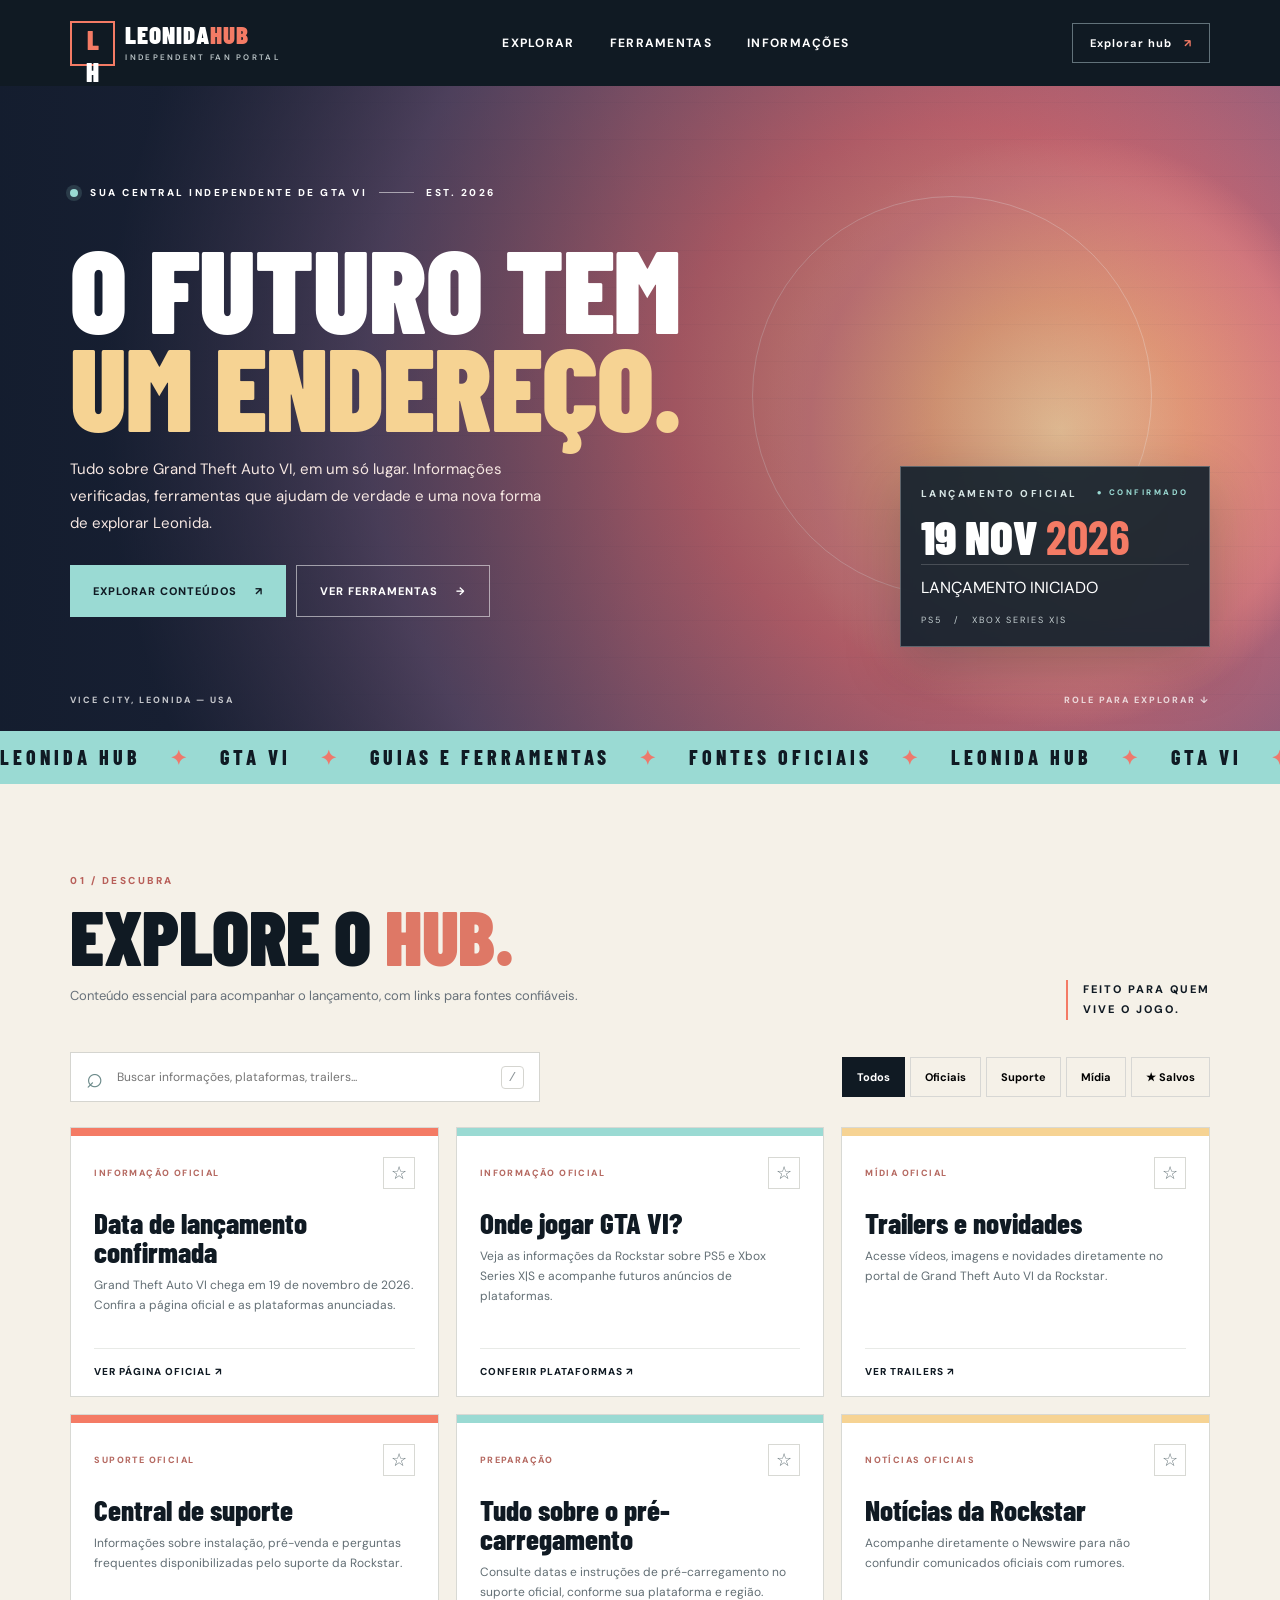
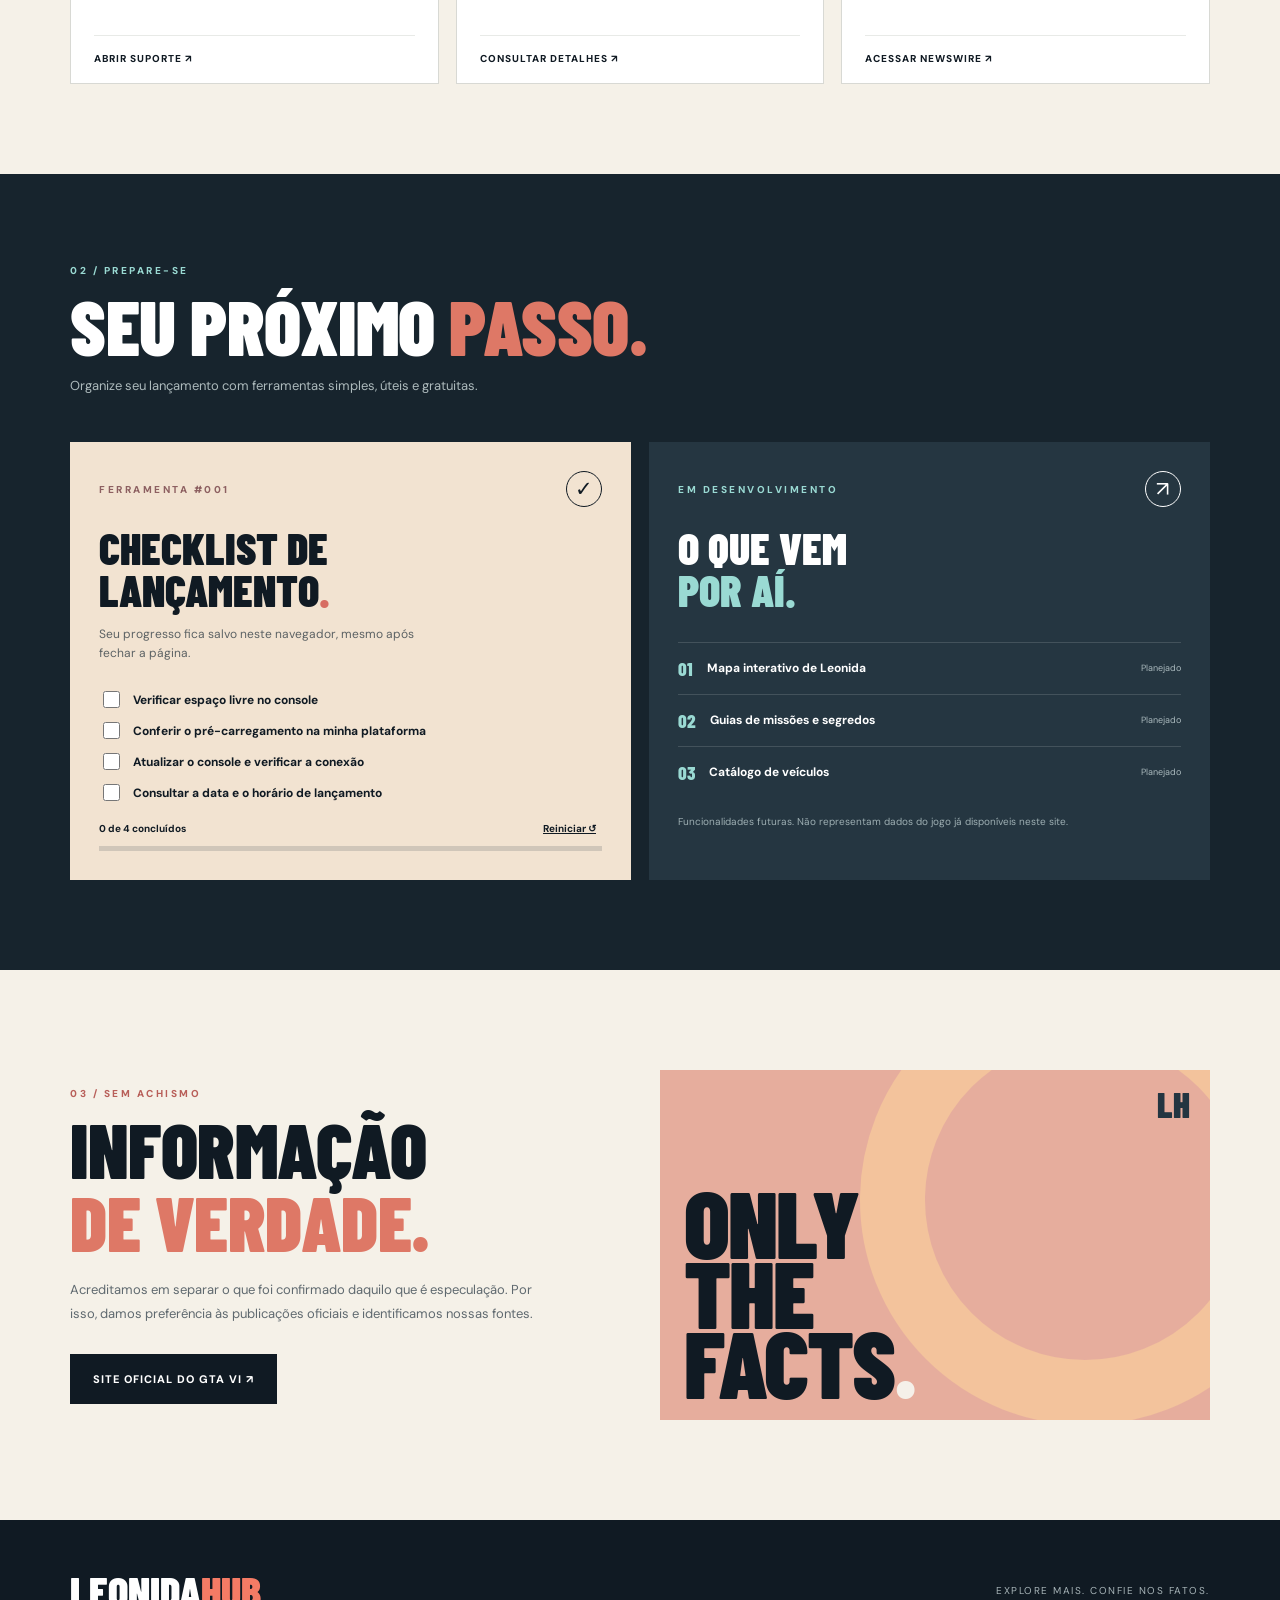
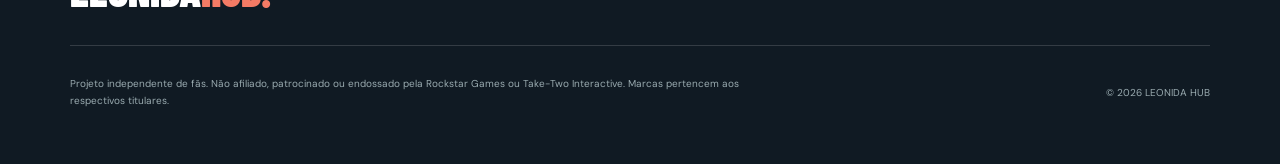
==== leonida-hub/index.html @ 0f9e16e1 "Adicionando os arquivos do projeto via upload" ====
<!doctype html>
<html lang="pt-BR">
<head>
  <meta charset="UTF-8" />
  <meta name="viewport" content="width=device-width, initial-scale=1" />
  <meta name="theme-color" content="#101a23" />
  <meta name="description" content="Leonida Hub: informações confirmadas, guias e ferramentas para acompanhar Grand Theft Auto VI." />
  <title>Leonida Hub | Seu ponto de partida para GTA VI</title>
  <link rel="stylesheet" href="styles.css" />
  <script defer src="script.js"></script>
</head>
<body>
  <a class="skip-link" href="#conteudo">Pular para conteúdo</a>
  <header class="topbar">
    <a class="brand" href="#inicio" aria-label="Leonida Hub, início"><span class="brand-mark">L<span>H</span></span><span class="brand-name">LEONIDA<span>HUB</span><small>INDEPENDENT FAN PORTAL</small></span></a>
    <nav class="nav" aria-label="Principal"><a href="#explorar">Explorar</a><a href="#ferramentas">Ferramentas</a><a href="#informacoes">Informações</a></nav>
    <a class="top-action" href="#explorar">Explorar hub <span aria-hidden="true">↗</span></a>
  </header>
  <main id="conteudo">
    <section class="hero" id="inicio">
      <div class="sun sun-one"></div><div class="sun sun-two"></div>
      <div class="hero-lines" aria-hidden="true"></div>
      <div class="hero-inner">
        <p class="eyebrow"><span class="live-dot"></span> SUA CENTRAL INDEPENDENTE DE GTA VI <span class="eyebrow-line"></span> EST. 2026</p>
        <h1>O FUTURO TEM<br><em>UM ENDEREÇO.</em></h1>
        <p class="hero-description">Tudo sobre Grand Theft Auto VI, em um só lugar. Informações verificadas, ferramentas que ajudam de verdade e uma nova forma de explorar Leonida.</p>
        <div class="hero-buttons"><a class="btn btn-primary" href="#explorar">EXPLORAR CONTEÚDOS <span aria-hidden="true">↗</span></a><a class="btn btn-ghost" href="#ferramentas">VER FERRAMENTAS <span aria-hidden="true">→</span></a></div>
      </div>
      <div class="launch-panel"><div class="panel-label">LANÇAMENTO OFICIAL <span>● CONFIRMADO</span></div><div class="panel-title">19 NOV <strong>2026</strong></div><div class="countdown" id="countdown" aria-live="off"><span>CARREGANDO CONTAGEM...</span></div><p>PS5 &nbsp; / &nbsp; XBOX SERIES X|S</p></div>
      <div class="hero-footer"><span>VICE CITY, LEONIDA — USA</span><span>ROLE PARA EXPLORAR <span aria-hidden="true">↓</span></span></div>
    </section>
    <div class="ticker"><div>LEONIDA HUB <span>✦</span> GTA VI <span>✦</span> GUIAS E FERRAMENTAS <span>✦</span> FONTES OFICIAIS <span>✦</span> LEONIDA HUB <span>✦</span> GTA VI <span>✦</span> GUIAS E FERRAMENTAS <span>✦</span></div></div>
    <section class="section explore" id="explorar">
      <div class="section-heading"><div><p class="section-kicker">01 / DESCUBRA</p><h2>EXPLORE O <em>HUB.</em></h2><p class="section-subtitle">Conteúdo essencial para acompanhar o lançamento, com links para fontes confiáveis.</p></div><span class="section-stamp">FEITO PARA QUEM<br>VIVE O JOGO.</span></div>
      <div class="explore-controls"><label class="search"><span aria-hidden="true">⌕</span><input id="search" type="search" placeholder="Buscar informações, plataformas, trailers..." aria-label="Buscar conteúdos"/><kbd>/</kbd></label><div class="filters" role="group" aria-label="Filtrar conteúdos"><button type="button" class="filter active" data-filter="todos" aria-pressed="true">Todos</button><button type="button" class="filter" data-filter="oficial" aria-pressed="false">Oficiais</button><button type="button" class="filter" data-filter="suporte" aria-pressed="false">Suporte</button><button type="button" class="filter" data-filter="midia" aria-pressed="false">Mídia</button><button type="button" class="filter" data-filter="favoritos" aria-pressed="false">★ Salvos</button></div></div>
      <div class="cards" id="cards" aria-live="polite"></div><p id="empty" class="empty" hidden>Nenhum conteúdo encontrado. Experimente outra busca ou filtro.</p>
    </section>
    <section class="section tools" id="ferramentas"><div class="section-heading"><div><p class="section-kicker">02 / PREPARE-SE</p><h2>SEU PRÓXIMO <em>PASSO.</em></h2><p class="section-subtitle">Organize seu lançamento com ferramentas simples, úteis e gratuitas.</p></div></div>
      <div class="tools-grid"><article class="tool-card planner"><div class="tool-head"><span class="mini-tag">FERRAMENTA #001</span><span class="tool-icon">✓</span></div><h3>CHECKLIST DE<br>LANÇAMENTO<span>.</span></h3><p>Seu progresso fica salvo neste navegador, mesmo após fechar a página.</p><div id="checklist" class="checklist"></div><div class="progress"><span id="progress-text">0 de 4 concluídos</span><button type="button" id="reset" class="reset">Reiniciar ↺</button></div><div class="progress-track"><div id="progress-fill"></div></div></article>
      <article class="tool-card roadmap"><div class="tool-head"><span class="mini-tag">EM DESENVOLVIMENTO</span><span class="tool-icon">↗</span></div><h3>O QUE VEM<br><em>POR AÍ.</em></h3><div class="roadmap-items"><div><span>01</span><p>Mapa interativo de Leonida</p><small>Planejado</small></div><div><span>02</span><p>Guias de missões e segredos</p><small>Planejado</small></div><div><span>03</span><p>Catálogo de veículos</p><small>Planejado</small></div></div><p class="roadmap-disclaimer">Funcionalidades futuras. Não representam dados do jogo já disponíveis neste site.</p></article></div>
    </section>
    <section class="section info" id="informacoes"><div class="info-text"><p class="section-kicker">03 / SEM ACHISMO</p><h2>INFORMAÇÃO<br><em>DE VERDADE.</em></h2><p>Acreditamos em separar o que foi confirmado daquilo que é especulação. Por isso, damos preferência às publicações oficiais e identificamos nossas fontes.</p><a class="btn btn-dark" href="https://www.rockstargames.com/VI" target="_blank" rel="noopener noreferrer">SITE OFICIAL DO GTA VI ↗</a></div><div class="info-art" aria-hidden="true"><span>LH</span><div>ONLY<br>THE<br>FACTS<span>.</span></div></div></section>
  </main>
  <footer class="footer"><div class="footer-top"><a class="footer-brand" href="#inicio">LEONIDA<span>HUB.</span></a><span>EXPLORE MAIS. CONFIE NOS FATOS.</span></div><div class="footer-bottom"><p>Projeto independente de fãs. Não afiliado, patrocinado ou endossado pela Rockstar Games ou Take-Two Interactive. Marcas pertencem aos respectivos titulares.</p><span>© <span id="year">2026</span> LEONIDA HUB</span></div></footer>
</body>
</html>
---- leonida-hub/styles.css ----
@import url('https://fonts.googleapis.com/css2?family=Barlow+Condensed:wght@600;700;800;900&family=DM+Sans:wght@400;500;600;700&display=swap');
:root{--ink:#101a23;--cream:#f5f1e8;--muted:#667079;--coral:#f47b65;--yellow:#f6d393;--teal:#9adad3;--line:#d5d5d0}*{box-sizing:border-box}html{scroll-behavior:smooth}body{margin:0;background:var(--cream);color:var(--ink);font-family:'DM Sans',Arial,sans-serif}button,input{font:inherit}button,a{-webkit-tap-highlight-color:transparent}a{color:inherit;text-decoration:none}button{cursor:pointer}a:focus-visible,button:focus-visible,input:focus-visible{outline:3px solid #68aba6;outline-offset:3px}.skip-link{position:absolute;left:-999px;z-index:99}.skip-link:focus{left:12px;top:12px;background:white;padding:12px}.topbar{height:86px;display:flex;align-items:center;justify-content:space-between;padding:0 clamp(24px,5.5vw,100px);background:#101a23;color:white;position:relative;z-index:10}.brand{display:flex;align-items:center;gap:10px}.brand-mark{width:45px;height:45px;border:2px solid var(--coral);display:grid;place-items:center;font:900 27px 'Barlow Condensed';letter-spacing:-4px;padding-right:4px;color:var(--coral)}.brand-mark span{color:white}.brand-name{font:900 25px 'Barlow Condensed';letter-spacing:1px;line-height:.85}.brand-name>span{color:var(--coral)}.brand-name small{display:block;letter-spacing:2.3px;font:600 8px 'DM Sans';margin-top:7px;color:#b8c2c5}.nav{display:flex;gap:35px;font-size:12px;font-weight:700;text-transform:uppercase;letter-spacing:1.3px}.nav a:hover{color:var(--coral)}.top-action{border:1px solid #62727a;padding:12px 17px;font-size:11px;font-weight:700;letter-spacing:1px}.top-action span{color:var(--coral);margin-left:8px}.hero{min-height:645px;background:radial-gradient(circle at 74% 48%,#f1a286 0%,#d56b75 27%,#795b80 58%,#272943 84%);color:#fff;position:relative;overflow:hidden;padding:90px clamp(24px,5.5vw,100px) 75px}.hero:after{content:'';position:absolute;inset:0;background:linear-gradient(90deg,rgba(12,24,38,.7),rgba(12,24,38,.28) 50%,rgba(12,24,38,.02));pointer-events:none}.sun{position:absolute;border-radius:100%;pointer-events:none}.sun-one{width:600px;height:600px;right:-80px;top:45px;background:radial-gradient(circle,#fbdba5 0%,#f2a87d 30%,#dd7f82 59%,transparent 70%);opacity:.8}.sun-two{width:400px;height:400px;right:10%;top:110px;border:1px solid #ffffff48}.hero-lines{position:absolute;inset:0;background:repeating-linear-gradient(0deg,transparent 0px,transparent 36px,#1e28451b 37px);opacity:.6}.hero-inner{max-width:860px;position:relative;z-index:2}.eyebrow,.section-kicker,.panel-label,.mini-tag{font-size:10px;letter-spacing:2.5px;font-weight:800}.eyebrow{display:flex;align-items:center;gap:12px;color:#fff}.live-dot{width:8px;height:8px;background:var(--teal);border-radius:50%;box-shadow:0 0 0 4px #9adad327}.eyebrow-line{width:35px;height:1px;background:#fff8}.hero h1{font:900 clamp(65px,9.2vw,142px)/.83 'Barlow Condensed',Impact,sans-serif;letter-spacing:-1px;margin:40px 0 22px;max-width:900px}.hero h1 em,.section h2 em,.roadmap h3 em{font-style:normal;color:var(--yellow)}.hero-description{font-size:15px;max-width:480px;line-height:1.8;color:#f6e7e2}.hero-buttons{display:flex;gap:10px;flex-wrap:wrap;margin-top:28px}.btn{display:inline-flex;align-items:center;gap:18px;padding:18px 23px;font-size:11px;font-weight:800;letter-spacing:1px}.btn-primary{background:var(--teal);color:var(--ink)}.btn-primary:hover{background:#c2f2e9}.btn-ghost{border:1px solid #fff8;color:white}.btn-ghost:hover{background:#ffffff20}.launch-panel{position:absolute;z-index:2;right:clamp(24px,5.5vw,100px);bottom:84px;width:310px;padding:20px;background:#10202ce6;border:1px solid #ffffff48;box-shadow:0 20px 50px #101a2340;backdrop-filter:blur(10px)}.panel-label{display:flex;justify-content:space-between;color:#d6e5e4}.panel-label span{font-size:8px;color:var(--teal)}.panel-title{font:900 47px 'Barlow Condensed';margin-top:8px}.panel-title strong{color:var(--coral)}.countdown{display:flex;gap:10px;border-top:1px solid #ffffff2d;padding-top:12px}.countdown>div{flex:1;text-align:center}.countdown b{display:block;font:800 24px 'Barlow Condensed';color:white}.countdown small{font:700 9px 'DM Sans';color:#b8c6cb;letter-spacing:1px}.launch-panel>p{font-size:9px;letter-spacing:2px;color:#c5d0d2;margin:16px 0 0}.hero-footer{position:absolute;z-index:2;bottom:25px;left:clamp(24px,5.5vw,100px);right:clamp(24px,5.5vw,100px);display:flex;justify-content:space-between;font-size:9px;font-weight:800;letter-spacing:2px;color:#ffffffbd}.ticker{background:var(--teal);overflow:hidden;white-space:nowrap;padding:14px 0;font:800 20px 'Barlow Condensed';letter-spacing:4px}.ticker div{min-width:1100px;text-align:center}.ticker span{color:#ed796c;margin:0 21px}.section{padding:90px clamp(24px,5.5vw,100px)}.section-heading{display:flex;align-items:end;justify-content:space-between;gap:20px;margin-bottom:32px}.section-kicker{color:#b85f59;margin:0 0 12px}.section h2{font:900 clamp(46px,6vw,85px)/.95 'Barlow Condensed';margin:0;letter-spacing:-.5px}.section h2 em{color:#de7866}.section-subtitle{color:var(--muted);font-size:13px;line-height:1.7}.section-stamp{border-left:2px solid var(--coral);padding-left:15px;font:800 11px/1.8 'DM Sans';letter-spacing:2px}.explore-controls{display:flex;align-items:center;justify-content:space-between;gap:20px;margin-bottom:25px;flex-wrap:wrap}.search{flex:1;min-width:240px;max-width:470px;background:white;border:1px solid var(--line);display:flex;align-items:center;padding:0 15px;gap:12px}.search>span{font-size:29px;color:#6d8b8b}.search input{height:48px;width:100%;min-width:0;border:0;background:transparent;outline:0;font-size:12px}.search kbd{border:1px solid var(--line);border-radius:4px;color:#8a9296;padding:3px 7px}.filters{display:flex;flex-wrap:wrap;gap:5px}.filter{border:1px solid #d7d7d4;background:transparent;padding:12px 14px;font-size:11px;font-weight:700}.filter.active,.filter:hover{background:var(--ink);color:white;border-color:var(--ink)}.cards{display:grid;grid-template-columns:repeat(3,minmax(0,1fr));gap:17px}.content-card{min-height:270px;border:1px solid #d8d9d4;background:#fff;display:flex;flex-direction:column;position:relative;transition:transform .18s,box-shadow .18s}.content-card:hover{transform:translateY(-4px);box-shadow:0 14px 35px #111b2412}.card-bar{height:8px;background:var(--coral)}.content-card:nth-child(3n + 2) .card-bar{background:var(--teal)}.content-card:nth-child(3n + 3) .card-bar{background:var(--yellow)}.card-body{padding:21px 23px 18px;display:flex;flex-direction:column;flex:1}.card-top{display:flex;align-items:center;justify-content:space-between}.card-category{font-weight:800;font-size:9px;letter-spacing:1.4px;color:#b56961}.save{border:1px solid #d8d9d4;width:32px;height:32px;background:white;color:#69777c;font-size:18px}.save[aria-pressed="true"]{background:var(--yellow);color:var(--ink)}.content-card h3{font:800 29px/1 'Barlow Condensed';margin:19px 0 10px}.content-card p{color:#626e74;font-size:12px;line-height:1.65;margin:0 0 24px;flex:1}.card-link{font-size:10px;font-weight:800;letter-spacing:1px;display:flex;align-items:center;justify-content:space-between;border-top:1px solid #e8eae7;padding-top:16px}.card-link:hover{color:#c5665b}.empty{padding:30px;background:white;border:1px dashed #ddd}.tools{background:#17242d;color:white}.tools .section-subtitle{color:#adbabc}.tools .section-kicker{color:var(--teal)}.tools-grid{display:grid;grid-template-columns:1fr 1fr;gap:18px}.tool-card{padding:29px;min-height:420px;position:relative}.planner{background:#f2e3d1;color:var(--ink)}.roadmap{background:#253641}.tool-head{display:flex;justify-content:space-between;align-items:center}.mini-tag{color:#8d6061}.roadmap .mini-tag{color:var(--teal)}.tool-icon{width:36px;height:36px;border:1px solid currentColor;border-radius:50%;display:grid;place-items:center;font-size:21px}.tool-card h3{font:900 44px/.95 'Barlow Condensed';margin:20px 0 14px}.planner h3 span{color:#d76d62}.tool-card>p{font-size:12px;line-height:1.65;max-width:330px;color:#5c6264}.checklist{margin:24px 0 17px;display:grid;gap:8px}.check-item{display:flex;align-items:center;gap:10px;font-size:12px;font-weight:700;cursor:pointer}.check-item input{width:17px;height:17px;accent-color:#1c6d68}.check-item input:checked+span{text-decoration:line-through;color:#78817d}.progress{display:flex;justify-content:space-between;align-items:center;font-size:10px;font-weight:700}.reset{border:0;background:transparent;text-decoration:underline;color:inherit;font-size:10px}.progress-track{margin-top:10px;height:5px;background:#d0c6b9}.progress-track>div{height:100%;width:0;background:#298e86;transition:width .2s}.roadmap h3 em{color:var(--teal)}.roadmap-items{margin-top:31px}.roadmap-items>div{display:flex;align-items:center;gap:14px;border-top:1px solid #ffffff23;padding:14px 0}.roadmap-items span{font:800 19px 'Barlow Condensed';color:var(--teal)}.roadmap-items p{flex:1;margin:0;font-size:12px;font-weight:700}.roadmap-items small{font-size:9px;color:#aab9bd}.roadmap .roadmap-disclaimer{color:#9eafb3;font-size:10px;max-width:100%;margin-top:16px}.info{display:grid;grid-template-columns:1fr 1fr;gap:40px;align-items:center;padding-top:100px;padding-bottom:100px}.info-text h2{margin:0 0 20px}.info-text p:not(.section-kicker){font-size:13px;color:#5f696f;line-height:1.85;max-width:475px}.btn-dark{background:var(--ink);color:white;margin-top:15px}.btn-dark:hover{background:#34444e}.info-art{background:#e6ad9d;min-height:350px;position:relative;overflow:hidden;padding:24px;display:flex;align-items:flex-end}.info-art:before{content:'';position:absolute;width:320px;height:320px;border:65px solid #f3c39c;border-radius:50%;right:-100px;top:-95px}.info-art>span{position:absolute;right:20px;top:13px;font:900 35px 'Barlow Condensed';color:#233541}.info-art>div{position:relative;font:900 clamp(55px,7.4vw,112px)/.74 'Barlow Condensed';letter-spacing:-2px}.info-art>div span{color:#f5f0e9}.footer{background:#101a23;color:white;padding:45px clamp(24px,5.5vw,100px)}.footer-top,.footer-bottom{display:flex;justify-content:space-between;gap:25px;align-items:center}.footer-brand{font:900 42px 'Barlow Condensed'}.footer-brand span{color:var(--coral)}.footer-top>span{font-size:10px;letter-spacing:1.5px;color:#a7b4b8}.footer-bottom{border-top:1px solid #ffffff26;margin-top:30px;padding-top:20px}.footer-bottom p{font-size:10px;max-width:700px;line-height:1.65;color:#9aabb0}.footer-bottom>span{white-space:nowrap;font-size:10px;color:#9aabb0}@media(max-width:1050px){.nav{gap:17px}.launch-panel{width:270px}.cards{grid-template-columns:repeat(2,minmax(0,1fr))}.hero h1{font-size:clamp(65px,8vw,110px)}.hero-description{max-width:380px}}@media(max-width:760px){.topbar{height:72px}.nav,.top-action{display:none}.hero{min-height:800px;padding-top:70px}.hero h1{font-size:clamp(62px,13vw,100px)}.hero-description{font-size:14px}.launch-panel{bottom:80px;left:24px;right:auto;width:min(310px,calc(100% - 48px))}.section{padding:65px 24px}.section-stamp{display:none}.cards,.tools-grid,.info{grid-template-columns:1fr}.footer-top,.footer-bottom{align-items:start;flex-direction:column}.info-art{min-height:290px}.info-art>div{font-size:85px}}@media(max-width:400px){.hero{min-height:830px}.hero h1{font-size:60px}.eyebrow{font-size:8px;letter-spacing:1px}.hero-buttons{gap:6px}.btn{padding:15px;font-size:10px}.filter{padding:9px}.section h2{font-size:51px}}
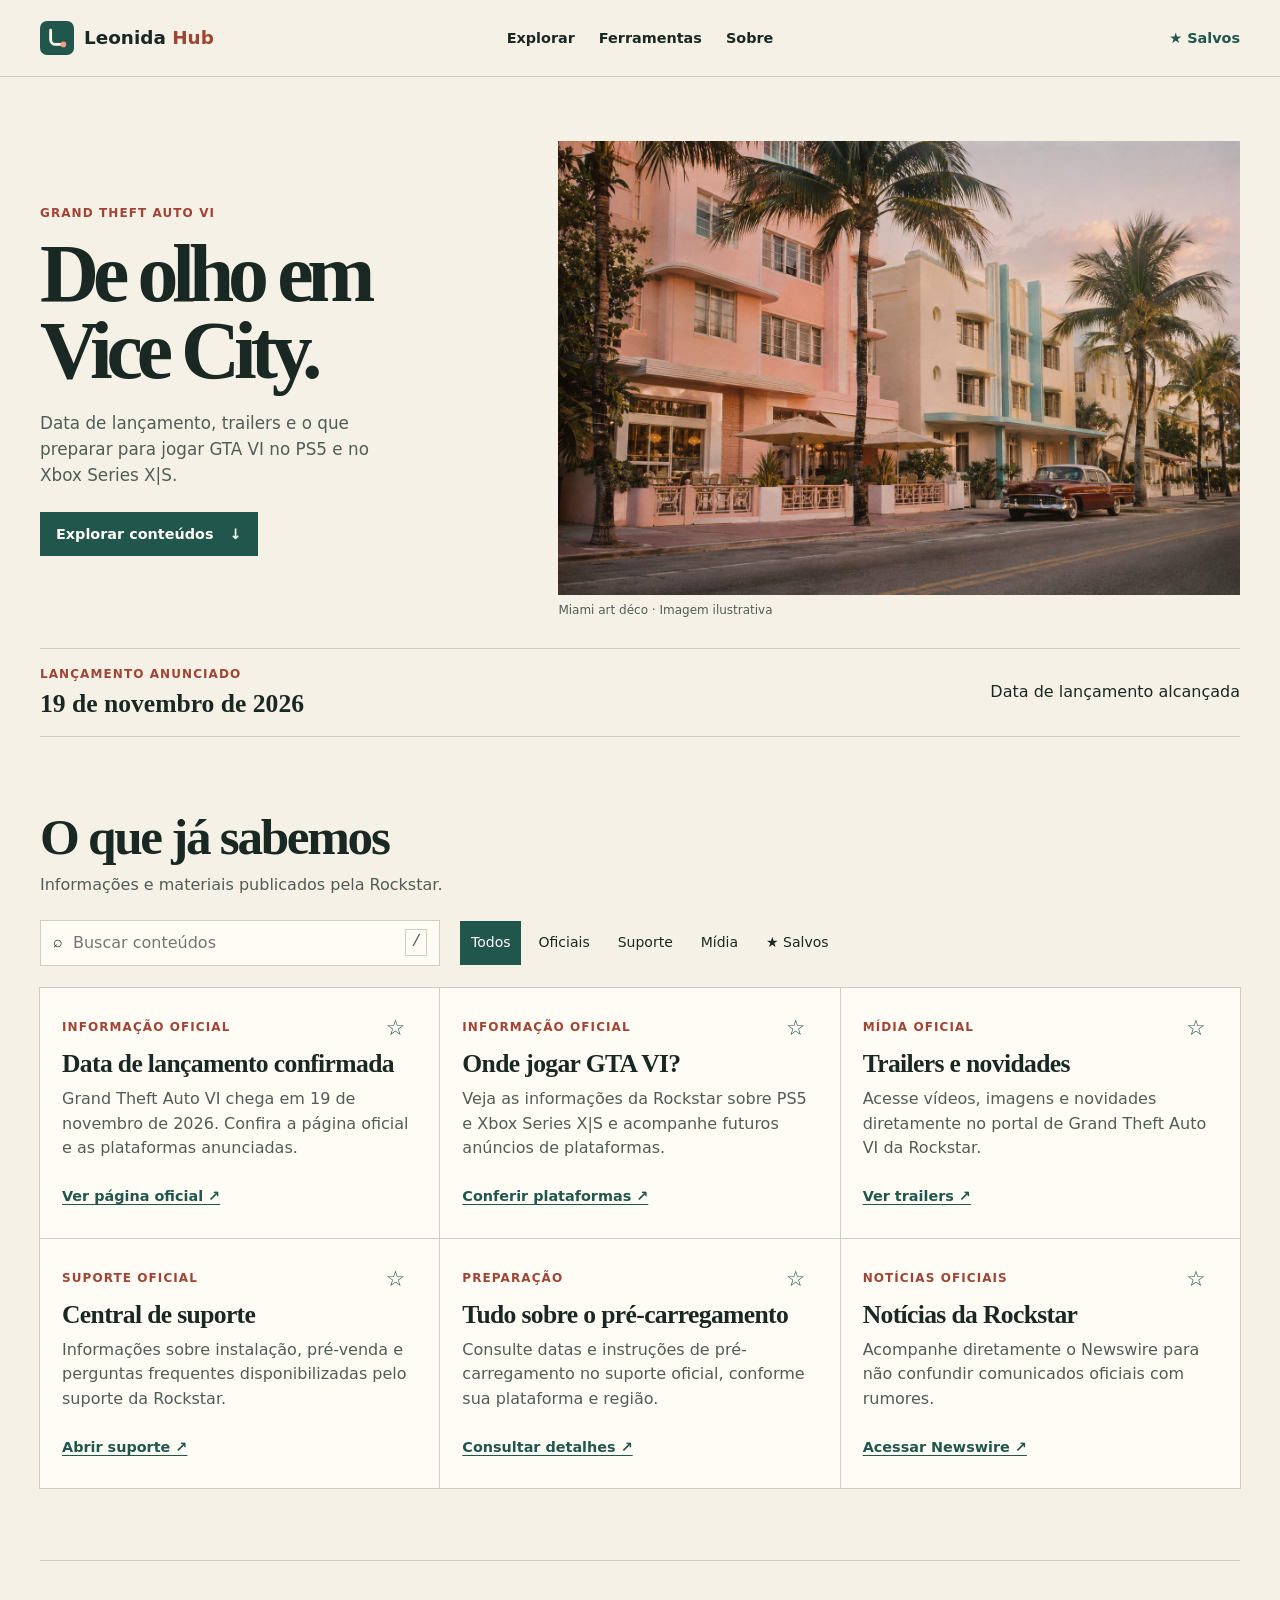
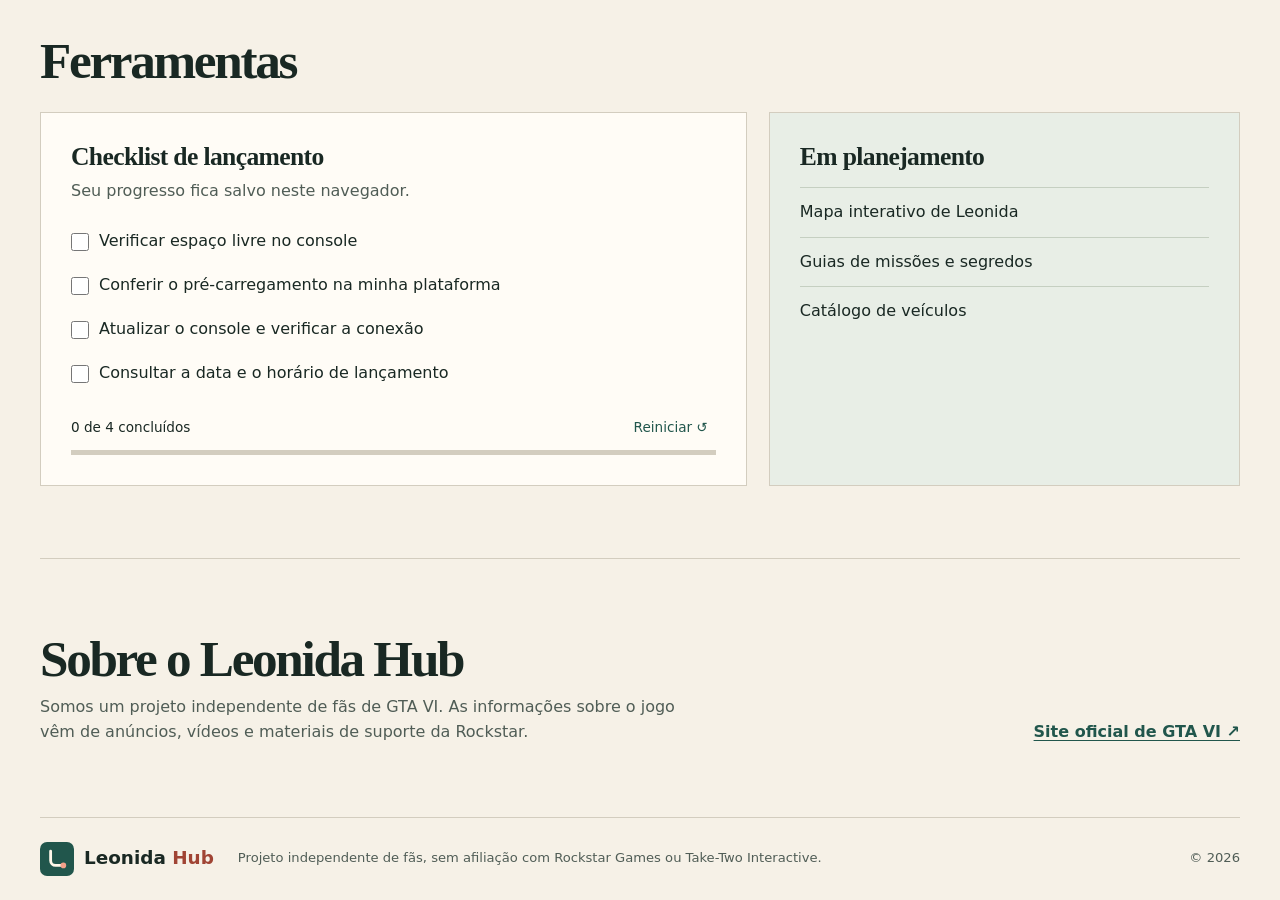
==== commit a13d2985: "Redesenha a identidade e a página inicial do Leonida Hub" ====
--- a/leonida-hub/index.html
+++ b/leonida-hub/index.html
@@ -1,46 +1,115 @@
 <!doctype html>
 <html lang="pt-BR">
 <head>
-  <meta charset="UTF-8" />
-  <meta name="viewport" content="width=device-width, initial-scale=1" />
-  <meta name="theme-color" content="#101a23" />
-  <meta name="description" content="Leonida Hub: informações confirmadas, guias e ferramentas para acompanhar Grand Theft Auto VI." />
-  <title>Leonida Hub | Seu ponto de partida para GTA VI</title>
-  <link rel="stylesheet" href="styles.css" />
+  <meta charset="utf-8">
+  <meta name="viewport" content="width=device-width, initial-scale=1">
+  <meta name="theme-color" content="#f6f1e7">
+  <meta name="description" content="Acompanhe GTA VI com informações oficiais, trailers e um checklist para o lançamento.">
+  <title>Leonida Hub | GTA VI</title>
+  <link rel="icon" href="favicon.svg" type="image/svg+xml">
+  <link rel="stylesheet" href="styles.css">
   <script defer src="script.js"></script>
 </head>
-<body>
+<body id="inicio">
   <a class="skip-link" href="#conteudo">Pular para conteúdo</a>
-  <header class="topbar">
-    <a class="brand" href="#inicio" aria-label="Leonida Hub, início"><span class="brand-mark">L<span>H</span></span><span class="brand-name">LEONIDA<span>HUB</span><small>INDEPENDENT FAN PORTAL</small></span></a>
-    <nav class="nav" aria-label="Principal"><a href="#explorar">Explorar</a><a href="#ferramentas">Ferramentas</a><a href="#informacoes">Informações</a></nav>
-    <a class="top-action" href="#explorar">Explorar hub <span aria-hidden="true">↗</span></a>
+  <header class="site-header">
+    <div class="shell topbar">
+      <a class="brand" href="#inicio" aria-label="Leonida Hub, início">
+        <span class="brand-mark" aria-hidden="true"></span><span>Leonida <strong>Hub</strong></span>
+      </a>
+      <nav class="nav" aria-label="Principal">
+        <a href="#explorar">Explorar</a>
+        <a href="#ferramentas">Ferramentas</a>
+        <a href="#informacoes">Sobre</a>
+      </nav>
+      <a class="top-action" href="#explorar" id="saved-link">★ Salvos</a>
+    </div>
   </header>
-  <main id="conteudo">
-    <section class="hero" id="inicio">
-      <div class="sun sun-one"></div><div class="sun sun-two"></div>
-      <div class="hero-lines" aria-hidden="true"></div>
-      <div class="hero-inner">
-        <p class="eyebrow"><span class="live-dot"></span> SUA CENTRAL INDEPENDENTE DE GTA VI <span class="eyebrow-line"></span> EST. 2026</p>
-        <h1>O FUTURO TEM<br><em>UM ENDEREÇO.</em></h1>
-        <p class="hero-description">Tudo sobre Grand Theft Auto VI, em um só lugar. Informações verificadas, ferramentas que ajudam de verdade e uma nova forma de explorar Leonida.</p>
-        <div class="hero-buttons"><a class="btn btn-primary" href="#explorar">EXPLORAR CONTEÚDOS <span aria-hidden="true">↗</span></a><a class="btn btn-ghost" href="#ferramentas">VER FERRAMENTAS <span aria-hidden="true">→</span></a></div>
+
+  <main class="shell" id="conteudo">
+    <section class="hero" aria-labelledby="hero-title">
+      <div class="hero-copy">
+        <p class="eyebrow">Grand Theft Auto VI</p>
+        <h1 id="hero-title">De olho em<br>Vice City.</h1>
+        <p class="hero-description">Data de lançamento, trailers e o que preparar para jogar GTA VI no PS5 e no Xbox Series X|S.</p>
+        <a class="button" href="#explorar">Explorar conteúdos <span aria-hidden="true">↓</span></a>
       </div>
-      <div class="launch-panel"><div class="panel-label">LANÇAMENTO OFICIAL <span>● CONFIRMADO</span></div><div class="panel-title">19 NOV <strong>2026</strong></div><div class="countdown" id="countdown" aria-live="off"><span>CARREGANDO CONTAGEM...</span></div><p>PS5 &nbsp; / &nbsp; XBOX SERIES X|S</p></div>
-      <div class="hero-footer"><span>VICE CITY, LEONIDA — USA</span><span>ROLE PARA EXPLORAR <span aria-hidden="true">↓</span></span></div>
+      <figure class="hero-media">
+        <img src="vice-city.jpg" width="1536" height="1024" alt="Palmeiras e fachadas art déco em uma rua inspirada em Miami.">
+        <figcaption>Miami art déco · Imagem ilustrativa</figcaption>
+      </figure>
     </section>
-    <div class="ticker"><div>LEONIDA HUB <span>✦</span> GTA VI <span>✦</span> GUIAS E FERRAMENTAS <span>✦</span> FONTES OFICIAIS <span>✦</span> LEONIDA HUB <span>✦</span> GTA VI <span>✦</span> GUIAS E FERRAMENTAS <span>✦</span></div></div>
-    <section class="section explore" id="explorar">
-      <div class="section-heading"><div><p class="section-kicker">01 / DESCUBRA</p><h2>EXPLORE O <em>HUB.</em></h2><p class="section-subtitle">Conteúdo essencial para acompanhar o lançamento, com links para fontes confiáveis.</p></div><span class="section-stamp">FEITO PARA QUEM<br>VIVE O JOGO.</span></div>
-      <div class="explore-controls"><label class="search"><span aria-hidden="true">⌕</span><input id="search" type="search" placeholder="Buscar informações, plataformas, trailers..." aria-label="Buscar conteúdos"/><kbd>/</kbd></label><div class="filters" role="group" aria-label="Filtrar conteúdos"><button type="button" class="filter active" data-filter="todos" aria-pressed="true">Todos</button><button type="button" class="filter" data-filter="oficial" aria-pressed="false">Oficiais</button><button type="button" class="filter" data-filter="suporte" aria-pressed="false">Suporte</button><button type="button" class="filter" data-filter="midia" aria-pressed="false">Mídia</button><button type="button" class="filter" data-filter="favoritos" aria-pressed="false">★ Salvos</button></div></div>
-      <div class="cards" id="cards" aria-live="polite"></div><p id="empty" class="empty" hidden>Nenhum conteúdo encontrado. Experimente outra busca ou filtro.</p>
+
+    <aside class="launch-panel" aria-label="Lançamento de GTA VI">
+      <div>
+        <p class="eyebrow">Lançamento anunciado</p>
+        <p class="launch-date"><time datetime="2026-11-19">19 de novembro de 2026</time></p>
+      </div>
+      <div class="countdown" id="countdown" aria-live="off"><span>Carregando contagem…</span></div>
+    </aside>
+
+    <section class="section" id="explorar" aria-labelledby="explorar-title">
+      <div class="section-heading">
+        <h2 id="explorar-title">O que já sabemos</h2>
+        <p>Informações e materiais publicados pela Rockstar.</p>
+      </div>
+      <div class="explore-controls">
+        <label class="search">
+          <span aria-hidden="true">⌕</span>
+          <input id="search" type="search" placeholder="Buscar conteúdos" aria-label="Buscar conteúdos">
+          <kbd aria-hidden="true">/</kbd>
+        </label>
+        <div class="filters" role="group" aria-label="Filtrar conteúdos">
+          <button type="button" class="filter active" data-filter="todos" aria-pressed="true">Todos</button>
+          <button type="button" class="filter" data-filter="oficial" aria-pressed="false">Oficiais</button>
+          <button type="button" class="filter" data-filter="suporte" aria-pressed="false">Suporte</button>
+          <button type="button" class="filter" data-filter="midia" aria-pressed="false">Mídia</button>
+          <button type="button" class="filter" data-filter="favoritos" aria-pressed="false">★ Salvos</button>
+        </div>
+      </div>
+      <div class="cards" id="cards" aria-live="polite"></div>
+      <p id="empty" class="empty" role="status" hidden>Nenhum conteúdo encontrado. Experimente outra busca ou filtro.</p>
     </section>
-    <section class="section tools" id="ferramentas"><div class="section-heading"><div><p class="section-kicker">02 / PREPARE-SE</p><h2>SEU PRÓXIMO <em>PASSO.</em></h2><p class="section-subtitle">Organize seu lançamento com ferramentas simples, úteis e gratuitas.</p></div></div>
-      <div class="tools-grid"><article class="tool-card planner"><div class="tool-head"><span class="mini-tag">FERRAMENTA #001</span><span class="tool-icon">✓</span></div><h3>CHECKLIST DE<br>LANÇAMENTO<span>.</span></h3><p>Seu progresso fica salvo neste navegador, mesmo após fechar a página.</p><div id="checklist" class="checklist"></div><div class="progress"><span id="progress-text">0 de 4 concluídos</span><button type="button" id="reset" class="reset">Reiniciar ↺</button></div><div class="progress-track"><div id="progress-fill"></div></div></article>
-      <article class="tool-card roadmap"><div class="tool-head"><span class="mini-tag">EM DESENVOLVIMENTO</span><span class="tool-icon">↗</span></div><h3>O QUE VEM<br><em>POR AÍ.</em></h3><div class="roadmap-items"><div><span>01</span><p>Mapa interativo de Leonida</p><small>Planejado</small></div><div><span>02</span><p>Guias de missões e segredos</p><small>Planejado</small></div><div><span>03</span><p>Catálogo de veículos</p><small>Planejado</small></div></div><p class="roadmap-disclaimer">Funcionalidades futuras. Não representam dados do jogo já disponíveis neste site.</p></article></div>
+
+    <section class="section" id="ferramentas" aria-labelledby="ferramentas-title">
+      <div class="section-heading"><h2 id="ferramentas-title">Ferramentas</h2></div>
+      <div class="tools-grid">
+        <article class="tool-card planner">
+          <h3>Checklist de lançamento</h3>
+          <p>Seu progresso fica salvo neste navegador.</p>
+          <div id="checklist" class="checklist"></div>
+          <div class="progress">
+            <span id="progress-text" aria-live="polite">0 de 4 concluídos</span>
+            <button type="button" id="reset" class="reset">Reiniciar ↺</button>
+          </div>
+          <div class="progress-track" aria-hidden="true"><div id="progress-fill"></div></div>
+        </article>
+        <article class="tool-card roadmap">
+          <h3>Em planejamento</h3>
+          <ul>
+            <li>Mapa interativo de Leonida</li>
+            <li>Guias de missões e segredos</li>
+            <li>Catálogo de veículos</li>
+          </ul>
+        </article>
+      </div>
     </section>
-    <section class="section info" id="informacoes"><div class="info-text"><p class="section-kicker">03 / SEM ACHISMO</p><h2>INFORMAÇÃO<br><em>DE VERDADE.</em></h2><p>Acreditamos em separar o que foi confirmado daquilo que é especulação. Por isso, damos preferência às publicações oficiais e identificamos nossas fontes.</p><a class="btn btn-dark" href="https://www.rockstargames.com/VI" target="_blank" rel="noopener noreferrer">SITE OFICIAL DO GTA VI ↗</a></div><div class="info-art" aria-hidden="true"><span>LH</span><div>ONLY<br>THE<br>FACTS<span>.</span></div></div></section>
+
+    <section class="section info" id="informacoes" aria-labelledby="sobre-title">
+      <div>
+        <h2 id="sobre-title">Sobre o Leonida Hub</h2>
+        <p>Somos um projeto independente de fãs de GTA VI. As informações sobre o jogo vêm de anúncios, vídeos e materiais de suporte da Rockstar.</p>
+      </div>
+      <a class="text-link" href="https://www.rockstargames.com/VI" target="_blank" rel="noopener noreferrer">Site oficial de GTA VI ↗</a>
+    </section>
   </main>
-  <footer class="footer"><div class="footer-top"><a class="footer-brand" href="#inicio">LEONIDA<span>HUB.</span></a><span>EXPLORE MAIS. CONFIE NOS FATOS.</span></div><div class="footer-bottom"><p>Projeto independente de fãs. Não afiliado, patrocinado ou endossado pela Rockstar Games ou Take-Two Interactive. Marcas pertencem aos respectivos titulares.</p><span>© <span id="year">2026</span> LEONIDA HUB</span></div></footer>
+
+  <footer class="site-footer">
+    <div class="shell footer">
+      <a class="brand" href="#inicio"><span class="brand-mark" aria-hidden="true"></span><span>Leonida <strong>Hub</strong></span></a>
+      <p>Projeto independente de fãs, sem afiliação com Rockstar Games ou Take-Two Interactive.</p>
+      <span>© <span id="year">2026</span></span>
+    </div>
+  </footer>
 </body>
 </html>
--- a/leonida-hub/styles.css
+++ b/leonida-hub/styles.css
@@ -1,2 +1,198 @@
-@import url('https://fonts.googleapis.com/css2?family=Barlow+Condensed:wght@600;700;800;900&family=DM+Sans:wght@400;500;600;700&display=swap');
-:root{--ink:#101a23;--cream:#f5f1e8;--muted:#667079;--coral:#f47b65;--yellow:#f6d393;--teal:#9adad3;--line:#d5d5d0}*{box-sizing:border-box}html{scroll-behavior:smooth}body{margin:0;background:var(--cream);color:var(--ink);font-family:'DM Sans',Arial,sans-serif}button,input{font:inherit}button,a{-webkit-tap-highlight-color:transparent}a{color:inherit;text-decoration:none}button{cursor:pointer}a:focus-visible,button:focus-visible,input:focus-visible{outline:3px solid #68aba6;outline-offset:3px}.skip-link{position:absolute;left:-999px;z-index:99}.skip-link:focus{left:12px;top:12px;background:white;padding:12px}.topbar{height:86px;display:flex;align-items:center;justify-content:space-between;padding:0 clamp(24px,5.5vw,100px);background:#101a23;color:white;position:relative;z-index:10}.brand{display:flex;align-items:center;gap:10px}.brand-mark{width:45px;height:45px;border:2px solid var(--coral);display:grid;place-items:center;font:900 27px 'Barlow Condensed';letter-spacing:-4px;padding-right:4px;color:var(--coral)}.brand-mark span{color:white}.brand-name{font:900 25px 'Barlow Condensed';letter-spacing:1px;line-height:.85}.brand-name>span{color:var(--coral)}.brand-name small{display:block;letter-spacing:2.3px;font:600 8px 'DM Sans';margin-top:7px;color:#b8c2c5}.nav{display:flex;gap:35px;font-size:12px;font-weight:700;text-transform:uppercase;letter-spacing:1.3px}.nav a:hover{color:var(--coral)}.top-action{border:1px solid #62727a;padding:12px 17px;font-size:11px;font-weight:700;letter-spacing:1px}.top-action span{color:var(--coral);margin-left:8px}.hero{min-height:645px;background:radial-gradient(circle at 74% 48%,#f1a286 0%,#d56b75 27%,#795b80 58%,#272943 84%);color:#fff;position:relative;overflow:hidden;padding:90px clamp(24px,5.5vw,100px) 75px}.hero:after{content:'';position:absolute;inset:0;background:linear-gradient(90deg,rgba(12,24,38,.7),rgba(12,24,38,.28) 50%,rgba(12,24,38,.02));pointer-events:none}.sun{position:absolute;border-radius:100%;pointer-events:none}.sun-one{width:600px;height:600px;right:-80px;top:45px;background:radial-gradient(circle,#fbdba5 0%,#f2a87d 30%,#dd7f82 59%,transparent 70%);opacity:.8}.sun-two{width:400px;height:400px;right:10%;top:110px;border:1px solid #ffffff48}.hero-lines{position:absolute;inset:0;background:repeating-linear-gradient(0deg,transparent 0px,transparent 36px,#1e28451b 37px);opacity:.6}.hero-inner{max-width:860px;position:relative;z-index:2}.eyebrow,.section-kicker,.panel-label,.mini-tag{font-size:10px;letter-spacing:2.5px;font-weight:800}.eyebrow{display:flex;align-items:center;gap:12px;color:#fff}.live-dot{width:8px;height:8px;background:var(--teal);border-radius:50%;box-shadow:0 0 0 4px #9adad327}.eyebrow-line{width:35px;height:1px;background:#fff8}.hero h1{font:900 clamp(65px,9.2vw,142px)/.83 'Barlow Condensed',Impact,sans-serif;letter-spacing:-1px;margin:40px 0 22px;max-width:900px}.hero h1 em,.section h2 em,.roadmap h3 em{font-style:normal;color:var(--yellow)}.hero-description{font-size:15px;max-width:480px;line-height:1.8;color:#f6e7e2}.hero-buttons{display:flex;gap:10px;flex-wrap:wrap;margin-top:28px}.btn{display:inline-flex;align-items:center;gap:18px;padding:18px 23px;font-size:11px;font-weight:800;letter-spacing:1px}.btn-primary{background:var(--teal);color:var(--ink)}.btn-primary:hover{background:#c2f2e9}.btn-ghost{border:1px solid #fff8;color:white}.btn-ghost:hover{background:#ffffff20}.launch-panel{position:absolute;z-index:2;right:clamp(24px,5.5vw,100px);bottom:84px;width:310px;padding:20px;background:#10202ce6;border:1px solid #ffffff48;box-shadow:0 20px 50px #101a2340;backdrop-filter:blur(10px)}.panel-label{display:flex;justify-content:space-between;color:#d6e5e4}.panel-label span{font-size:8px;color:var(--teal)}.panel-title{font:900 47px 'Barlow Condensed';margin-top:8px}.panel-title strong{color:var(--coral)}.countdown{display:flex;gap:10px;border-top:1px solid #ffffff2d;padding-top:12px}.countdown>div{flex:1;text-align:center}.countdown b{display:block;font:800 24px 'Barlow Condensed';color:white}.countdown small{font:700 9px 'DM Sans';color:#b8c6cb;letter-spacing:1px}.launch-panel>p{font-size:9px;letter-spacing:2px;color:#c5d0d2;margin:16px 0 0}.hero-footer{position:absolute;z-index:2;bottom:25px;left:clamp(24px,5.5vw,100px);right:clamp(24px,5.5vw,100px);display:flex;justify-content:space-between;font-size:9px;font-weight:800;letter-spacing:2px;color:#ffffffbd}.ticker{background:var(--teal);overflow:hidden;white-space:nowrap;padding:14px 0;font:800 20px 'Barlow Condensed';letter-spacing:4px}.ticker div{min-width:1100px;text-align:center}.ticker span{color:#ed796c;margin:0 21px}.section{padding:90px clamp(24px,5.5vw,100px)}.section-heading{display:flex;align-items:end;justify-content:space-between;gap:20px;margin-bottom:32px}.section-kicker{color:#b85f59;margin:0 0 12px}.section h2{font:900 clamp(46px,6vw,85px)/.95 'Barlow Condensed';margin:0;letter-spacing:-.5px}.section h2 em{color:#de7866}.section-subtitle{color:var(--muted);font-size:13px;line-height:1.7}.section-stamp{border-left:2px solid var(--coral);padding-left:15px;font:800 11px/1.8 'DM Sans';letter-spacing:2px}.explore-controls{display:flex;align-items:center;justify-content:space-between;gap:20px;margin-bottom:25px;flex-wrap:wrap}.search{flex:1;min-width:240px;max-width:470px;background:white;border:1px solid var(--line);display:flex;align-items:center;padding:0 15px;gap:12px}.search>span{font-size:29px;color:#6d8b8b}.search input{height:48px;width:100%;min-width:0;border:0;background:transparent;outline:0;font-size:12px}.search kbd{border:1px solid var(--line);border-radius:4px;color:#8a9296;padding:3px 7px}.filters{display:flex;flex-wrap:wrap;gap:5px}.filter{border:1px solid #d7d7d4;background:transparent;padding:12px 14px;font-size:11px;font-weight:700}.filter.active,.filter:hover{background:var(--ink);color:white;border-color:var(--ink)}.cards{display:grid;grid-template-columns:repeat(3,minmax(0,1fr));gap:17px}.content-card{min-height:270px;border:1px solid #d8d9d4;background:#fff;display:flex;flex-direction:column;position:relative;transition:transform .18s,box-shadow .18s}.content-card:hover{transform:translateY(-4px);box-shadow:0 14px 35px #111b2412}.card-bar{height:8px;background:var(--coral)}.content-card:nth-child(3n + 2) .card-bar{background:var(--teal)}.content-card:nth-child(3n + 3) .card-bar{background:var(--yellow)}.card-body{padding:21px 23px 18px;display:flex;flex-direction:column;flex:1}.card-top{display:flex;align-items:center;justify-content:space-between}.card-category{font-weight:800;font-size:9px;letter-spacing:1.4px;color:#b56961}.save{border:1px solid #d8d9d4;width:32px;height:32px;background:white;color:#69777c;font-size:18px}.save[aria-pressed="true"]{background:var(--yellow);color:var(--ink)}.content-card h3{font:800 29px/1 'Barlow Condensed';margin:19px 0 10px}.content-card p{color:#626e74;font-size:12px;line-height:1.65;margin:0 0 24px;flex:1}.card-link{font-size:10px;font-weight:800;letter-spacing:1px;display:flex;align-items:center;justify-content:space-between;border-top:1px solid #e8eae7;padding-top:16px}.card-link:hover{color:#c5665b}.empty{padding:30px;background:white;border:1px dashed #ddd}.tools{background:#17242d;color:white}.tools .section-subtitle{color:#adbabc}.tools .section-kicker{color:var(--teal)}.tools-grid{display:grid;grid-template-columns:1fr 1fr;gap:18px}.tool-card{padding:29px;min-height:420px;position:relative}.planner{background:#f2e3d1;color:var(--ink)}.roadmap{background:#253641}.tool-head{display:flex;justify-content:space-between;align-items:center}.mini-tag{color:#8d6061}.roadmap .mini-tag{color:var(--teal)}.tool-icon{width:36px;height:36px;border:1px solid currentColor;border-radius:50%;display:grid;place-items:center;font-size:21px}.tool-card h3{font:900 44px/.95 'Barlow Condensed';margin:20px 0 14px}.planner h3 span{color:#d76d62}.tool-card>p{font-size:12px;line-height:1.65;max-width:330px;color:#5c6264}.checklist{margin:24px 0 17px;display:grid;gap:8px}.check-item{display:flex;align-items:center;gap:10px;font-size:12px;font-weight:700;cursor:pointer}.check-item input{width:17px;height:17px;accent-color:#1c6d68}.check-item input:checked+span{text-decoration:line-through;color:#78817d}.progress{display:flex;justify-content:space-between;align-items:center;font-size:10px;font-weight:700}.reset{border:0;background:transparent;text-decoration:underline;color:inherit;font-size:10px}.progress-track{margin-top:10px;height:5px;background:#d0c6b9}.progress-track>div{height:100%;width:0;background:#298e86;transition:width .2s}.roadmap h3 em{color:var(--teal)}.roadmap-items{margin-top:31px}.roadmap-items>div{display:flex;align-items:center;gap:14px;border-top:1px solid #ffffff23;padding:14px 0}.roadmap-items span{font:800 19px 'Barlow Condensed';color:var(--teal)}.roadmap-items p{flex:1;margin:0;font-size:12px;font-weight:700}.roadmap-items small{font-size:9px;color:#aab9bd}.roadmap .roadmap-disclaimer{color:#9eafb3;font-size:10px;max-width:100%;margin-top:16px}.info{display:grid;grid-template-columns:1fr 1fr;gap:40px;align-items:center;padding-top:100px;padding-bottom:100px}.info-text h2{margin:0 0 20px}.info-text p:not(.section-kicker){font-size:13px;color:#5f696f;line-height:1.85;max-width:475px}.btn-dark{background:var(--ink);color:white;margin-top:15px}.btn-dark:hover{background:#34444e}.info-art{background:#e6ad9d;min-height:350px;position:relative;overflow:hidden;padding:24px;display:flex;align-items:flex-end}.info-art:before{content:'';position:absolute;width:320px;height:320px;border:65px solid #f3c39c;border-radius:50%;right:-100px;top:-95px}.info-art>span{position:absolute;right:20px;top:13px;font:900 35px 'Barlow Condensed';color:#233541}.info-art>div{position:relative;font:900 clamp(55px,7.4vw,112px)/.74 'Barlow Condensed';letter-spacing:-2px}.info-art>div span{color:#f5f0e9}.footer{background:#101a23;color:white;padding:45px clamp(24px,5.5vw,100px)}.footer-top,.footer-bottom{display:flex;justify-content:space-between;gap:25px;align-items:center}.footer-brand{font:900 42px 'Barlow Condensed'}.footer-brand span{color:var(--coral)}.footer-top>span{font-size:10px;letter-spacing:1.5px;color:#a7b4b8}.footer-bottom{border-top:1px solid #ffffff26;margin-top:30px;padding-top:20px}.footer-bottom p{font-size:10px;max-width:700px;line-height:1.65;color:#9aabb0}.footer-bottom>span{white-space:nowrap;font-size:10px;color:#9aabb0}@media(max-width:1050px){.nav{gap:17px}.launch-panel{width:270px}.cards{grid-template-columns:repeat(2,minmax(0,1fr))}.hero h1{font-size:clamp(65px,8vw,110px)}.hero-description{max-width:380px}}@media(max-width:760px){.topbar{height:72px}.nav,.top-action{display:none}.hero{min-height:800px;padding-top:70px}.hero h1{font-size:clamp(62px,13vw,100px)}.hero-description{font-size:14px}.launch-panel{bottom:80px;left:24px;right:auto;width:min(310px,calc(100% - 48px))}.section{padding:65px 24px}.section-stamp{display:none}.cards,.tools-grid,.info{grid-template-columns:1fr}.footer-top,.footer-bottom{align-items:start;flex-direction:column}.info-art{min-height:290px}.info-art>div{font-size:85px}}@media(max-width:400px){.hero{min-height:830px}.hero h1{font-size:60px}.eyebrow{font-size:8px;letter-spacing:1px}.hero-buttons{gap:6px}.btn{padding:15px;font-size:10px}.filter{padding:9px}.section h2{font-size:51px}}
+:root {
+  color-scheme: light;
+  --paper: #f6f1e7;
+  --white: #fffcf6;
+  --ink: #192823;
+  --muted: #505d56;
+  --green: #21564c;
+  --coral: #a04434;
+  --rule: #d3cdbf;
+  --display: "Iowan Old Style", Georgia, serif;
+  font: 16px/1.55 "Segoe UI", system-ui, sans-serif;
+  color: var(--ink);
+  background: var(--paper);
+}
+
+*, *::before, *::after { box-sizing: border-box; }
+body, h1, h2, h3, p, figure { margin: 0; }
+a { color: inherit; }
+button, input { font: inherit; }
+button { cursor: pointer; }
+:focus-visible { outline: 3px solid var(--coral); outline-offset: 4px; }
+.shell { width: min(1200px, calc(100% - 64px)); margin-inline: auto; }
+.skip-link {
+  position: absolute;
+  z-index: 2;
+  top: 8px;
+  left: 8px;
+  transform: translateY(-200%);
+  background: var(--white);
+  padding: 10px 16px;
+}
+.skip-link:focus { transform: none; }
+
+.site-header { border-bottom: 1px solid var(--rule); }
+.topbar {
+  display: grid;
+  grid-template-columns: 1fr auto 1fr;
+  align-items: center;
+  gap: 28px;
+  min-height: 76px;
+}
+.brand, .nav a, .top-action { text-decoration: none; }
+.brand {
+  display: inline-flex;
+  align-items: center;
+  gap: 10px;
+  justify-self: start;
+  width: fit-content;
+  font-size: 1.15rem;
+  font-weight: 750;
+  white-space: nowrap;
+}
+.brand strong { color: var(--coral); }
+.brand-mark { width: 34px; height: 34px; background: url("favicon.svg") center / contain no-repeat; }
+.nav { display: flex; flex-wrap: wrap; gap: 24px; }
+.nav a, .top-action { padding-block: 9px; font-weight: 600; font-size: .9rem; }
+.nav a:hover, .top-action:hover, .text-link:hover, .card-link:hover { text-decoration: underline; }
+.top-action { justify-self: end; color: var(--green); white-space: nowrap; }
+
+.hero {
+  display: grid;
+  grid-template-columns: minmax(0, 4fr) minmax(0, 6fr);
+  align-items: center;
+  gap: clamp(24px, 5vw, 76px);
+  padding-block: clamp(32px, 5vw, 72px) 28px;
+}
+.hero-copy { container-type: inline-size; }
+.eyebrow, .card-category {
+  color: var(--coral);
+  font-size: .75rem;
+  font-weight: 750;
+  letter-spacing: .09em;
+  text-transform: uppercase;
+}
+h1, h2, h3 { font-family: var(--display); }
+h1 {
+  margin-block: 12px 20px;
+  font-size: clamp(2.5rem, 18cqw, 5.5rem);
+  letter-spacing: -.075em;
+  line-height: .95;
+}
+.hero-description { max-width: 35ch; color: var(--muted); font-size: 1.05rem; }
+.button {
+  display: inline-flex;
+  align-items: center;
+  gap: 16px;
+  margin-top: 24px;
+  background: var(--green);
+  color: var(--white);
+  padding: 11px 16px;
+  font-size: .9rem;
+  font-weight: 650;
+  text-decoration: none;
+}
+.button:hover { background: #173e36; }
+.hero-media img { display: block; width: 100%; height: auto; aspect-ratio: 3 / 2; object-fit: cover; background: #ddbb9e; }
+.hero-media figcaption { color: var(--muted); font-size: .75rem; margin-top: 6px; }
+
+.launch-panel {
+  display: flex;
+  justify-content: space-between;
+  align-items: center;
+  gap: 16px 30px;
+  border-block: 1px solid var(--rule);
+  padding: 16px 0;
+}
+.launch-date { font: 700 clamp(1.2rem, 2.6vw, 1.6rem)/1.25 var(--display); margin-top: 4px; }
+.countdown { display: grid; grid-auto-flow: column; grid-auto-columns: 1fr; gap: 6px; }
+.countdown div { min-width: 50px; padding-inline: 8px; text-align: center; border-inline-start: 1px solid var(--rule); }
+.countdown b, .countdown small { display: block; }
+.countdown b { color: var(--green); font: 700 1.45rem/1.1 var(--display); font-variant-numeric: tabular-nums; }
+.countdown small { color: var(--muted); font-size: .65rem; margin-top: 3px; }
+
+.section { padding-block: clamp(36px, 6vw, 72px); border-bottom: 1px solid var(--rule); }
+.section-heading { margin-bottom: 22px; }
+h2 { font-size: clamp(2rem, 4vw, 3.2rem); line-height: 1.1; letter-spacing: -.045em; }
+.section-heading p, .info p { margin-top: 8px; color: var(--muted); }
+.explore-controls { display: flex; flex-wrap: wrap; gap: 12px 20px; align-items: center; margin-bottom: 22px; }
+.search {
+  display: flex;
+  align-items: center;
+  gap: 8px;
+  flex: 1 1 240px;
+  min-width: 0;
+  max-width: 400px;
+  padding: 0 12px;
+  background: var(--white);
+  border: 1px solid var(--rule);
+}
+.search:focus-within { outline: 2px solid var(--green); }
+.search input { width: 100%; min-width: 0; height: 44px; border: 0; background: transparent; color: var(--ink); outline: 0; }
+.search kbd { color: var(--muted); padding-inline: 5px; border: 1px solid var(--rule); }
+.filters { display: flex; flex-wrap: wrap; gap: 6px; }
+.filter {
+  border: 1px solid transparent;
+  background: transparent;
+  color: var(--ink);
+  padding: 8px 10px;
+  min-height: 44px;
+  font-size: .875rem;
+}
+.filter:hover { border-color: var(--rule); }
+.filter.active { background: var(--green); color: var(--white); }
+
+.cards { display: grid; grid-template-columns: repeat(3, minmax(0, 1fr)); gap: 1px; }
+.content-card { background: var(--white); outline: 1px solid var(--rule); }
+.card-body { display: flex; flex-direction: column; height: 100%; padding: 18px 22px 22px; }
+.card-top { display: flex; align-items: center; justify-content: space-between; gap: 10px; }
+.save, .reset { border: 0; background: transparent; color: var(--green); }
+.save { width: 44px; height: 44px; flex: none; font-size: 1.35rem; line-height: 1; }
+.save:hover, .reset:hover { background: var(--paper); }
+.content-card h3, .tool-card h3 { font-size: 1.6rem; letter-spacing: -.025em; line-height: 1.1; }
+.content-card p { color: var(--muted); margin-block: 9px 16px; }
+.card-link, .text-link { color: var(--green); font-weight: 650; text-underline-offset: 3px; }
+.card-link { margin-top: auto; padding-block: 8px; font-size: .9rem; }
+.empty { padding-block: 14px; color: var(--muted); }
+
+.tools-grid { display: grid; grid-template-columns: minmax(0, 3fr) minmax(0, 2fr); gap: 22px; }
+.tool-card { background: var(--white); border: 1px solid var(--rule); padding: clamp(16px, 3vw, 30px); }
+.tool-card > p { margin-top: 8px; color: var(--muted); }
+.checklist { margin-block: 16px 10px; }
+.check-item { display: flex; align-items: center; min-height: 44px; gap: 10px; cursor: pointer; }
+.check-item input { width: 18px; height: 18px; flex: none; margin: 0; accent-color: var(--green); }
+.progress { display: flex; align-items: center; justify-content: space-between; gap: 8px; font-size: .85rem; }
+.reset { min-height: 44px; padding-inline: 8px; }
+.progress-track { height: 5px; background: var(--rule); }
+#progress-fill { height: 100%; width: 0; background: var(--green); }
+.roadmap { background: #e8eee6; }
+.roadmap ul { list-style: none; padding: 0; margin: 16px 0 0; }
+.roadmap li { border-top: 1px solid #c5cfc1; padding-block: 12px; }
+.info { display: flex; align-items: end; justify-content: space-between; flex-wrap: wrap; gap: 14px 32px; }
+.info p { max-width: 64ch; }
+.site-footer { padding-block: 24px; }
+.footer { display: flex; align-items: center; flex-wrap: wrap; gap: 12px 24px; }
+.footer p { flex: 1 1 280px; }
+.footer > :not(.brand) { font-size: .82rem; color: var(--muted); }
+
+@media (max-width: 900px) {
+  .cards { grid-template-columns: repeat(2, minmax(0, 1fr)); }
+}
+
+@media (max-width: 680px) {
+  .shell { width: calc(100% - 32px); }
+  .topbar { grid-template-columns: 1fr auto; gap: 4px 16px; padding-top: 12px; }
+  .nav { grid-row: 2; grid-column: 1 / -1; gap: 20px; }
+  .top-action, .nav a { min-height: 44px; display: flex; align-items: center; }
+  .hero, .tools-grid { grid-template-columns: minmax(0, 1fr); }
+  .hero { gap: 24px; }
+  .hero-media img { max-height: 340px; }
+  .launch-panel { flex-wrap: wrap; }
+  .countdown div:first-child { border-inline-start: 0; }
+  .search { max-width: none; }
+}
+
+@media (max-width: 480px) {
+  .cards { grid-template-columns: minmax(0, 1fr); }
+  .search kbd { display: none; }
+}
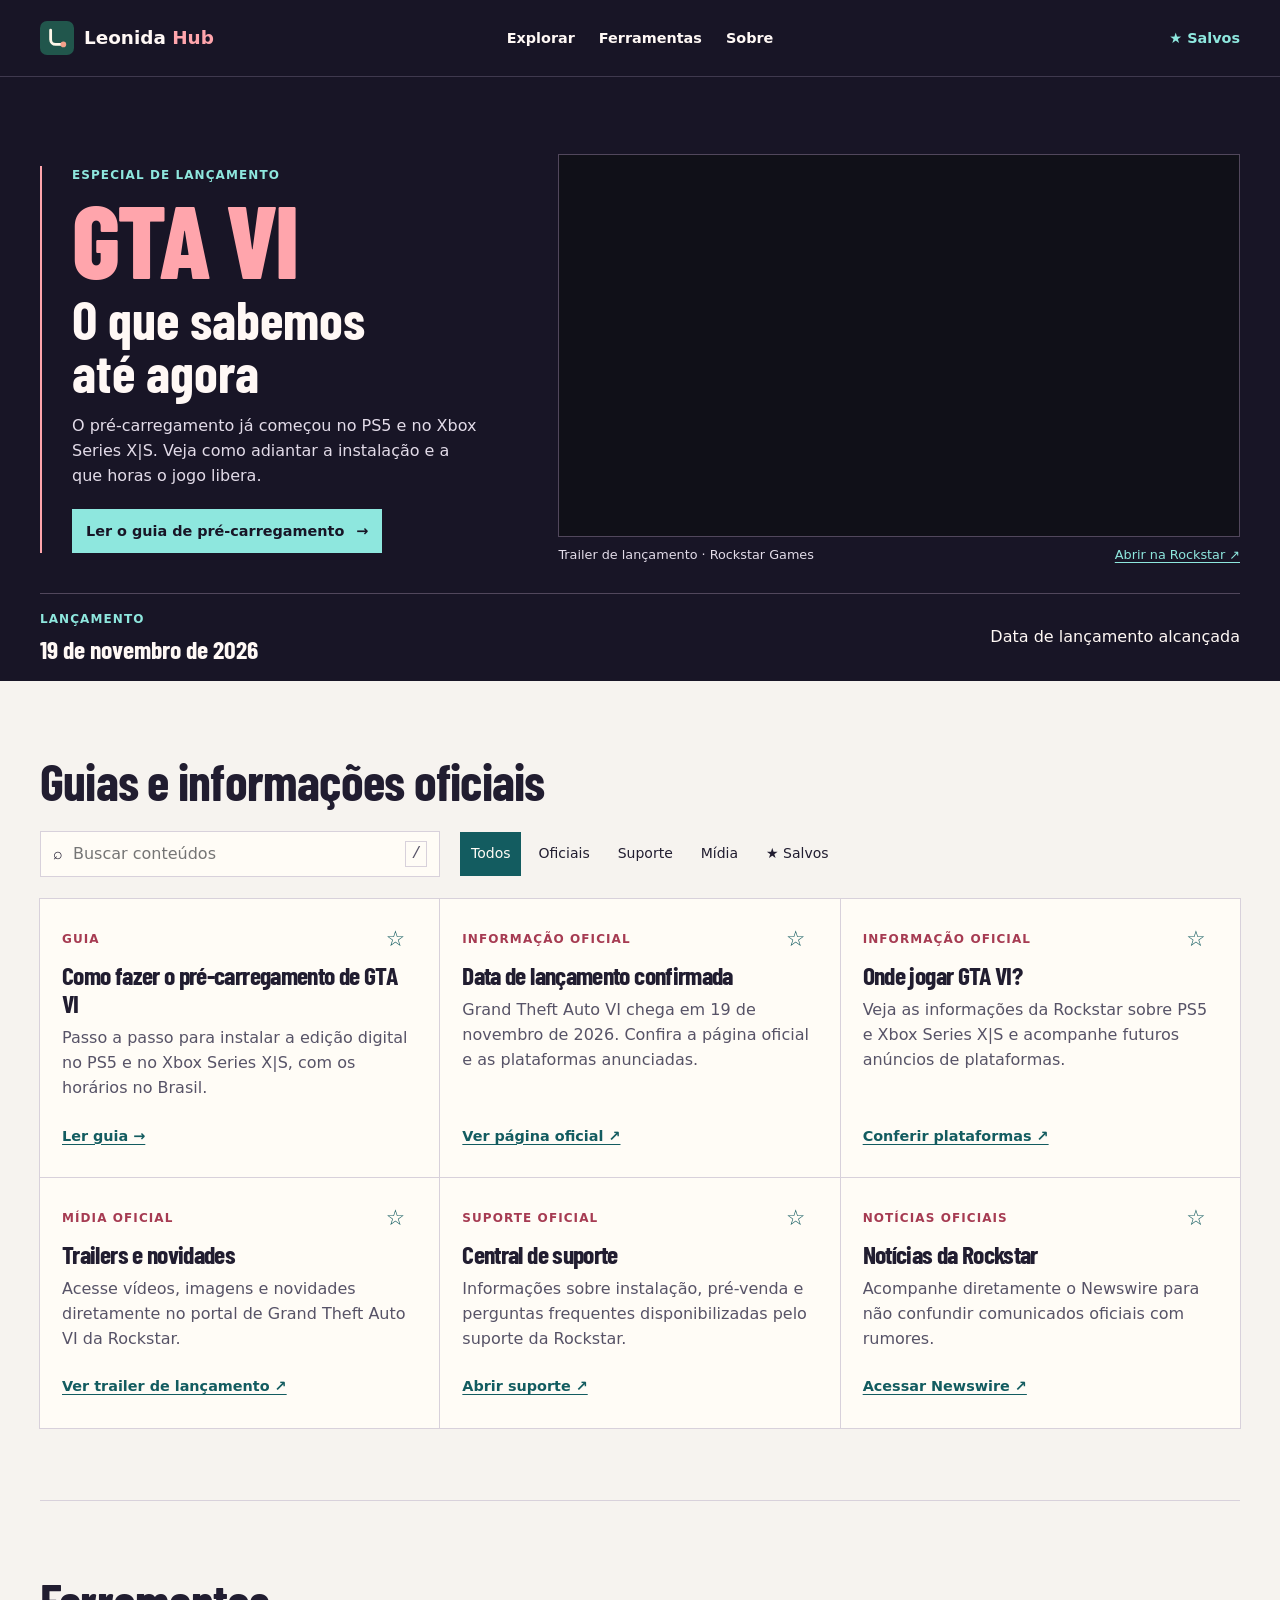
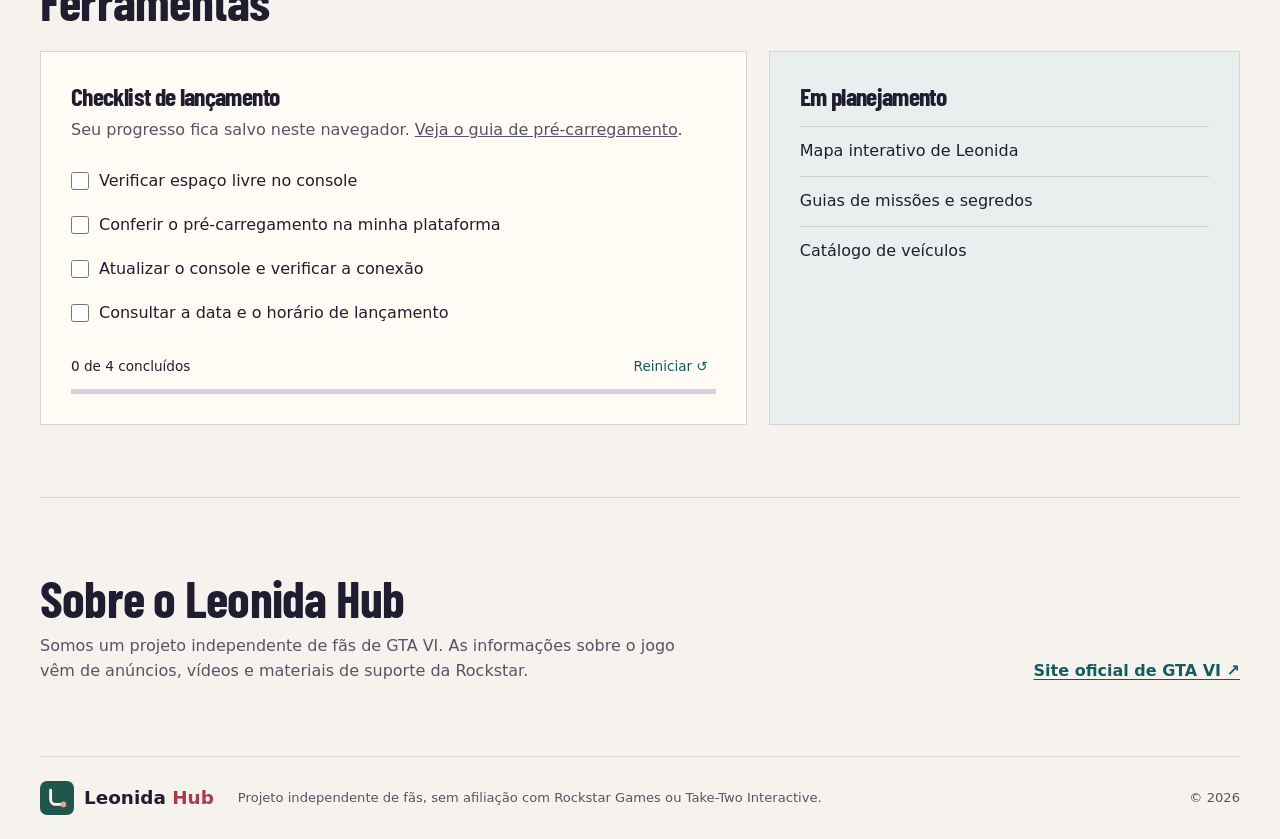
==== commit cb80aed6: "Destaca o trailer de GTA VI e adiciona guia de pré-carregamento" ====
--- a/leonida-hub/index.html
+++ b/leonida-hub/index.html
@@ -3,8 +3,8 @@
 <head>
   <meta charset="utf-8">
   <meta name="viewport" content="width=device-width, initial-scale=1">
-  <meta name="theme-color" content="#f6f1e7">
-  <meta name="description" content="Acompanhe GTA VI com informações oficiais, trailers e um checklist para o lançamento.">
+  <meta name="theme-color" content="#181526">
+  <meta name="description" content="Assista ao trailer de GTA VI e confira como fazer o pré-carregamento no PS5 e Xbox Series X|S.">
   <title>Leonida Hub | GTA VI</title>
   <link rel="icon" href="favicon.svg" type="image/svg+xml">
   <link rel="stylesheet" href="styles.css">
@@ -26,82 +26,87 @@
     </div>
   </header>
 
-  <main class="shell" id="conteudo">
-    <section class="hero" aria-labelledby="hero-title">
-      <div class="hero-copy">
-        <p class="eyebrow">Grand Theft Auto VI</p>
-        <h1 id="hero-title">De olho em<br>Vice City.</h1>
-        <p class="hero-description">Data de lançamento, trailers e o que preparar para jogar GTA VI no PS5 e no Xbox Series X|S.</p>
-        <a class="button" href="#explorar">Explorar conteúdos <span aria-hidden="true">↓</span></a>
+  <main id="conteudo">
+    <section class="hero-band" aria-labelledby="hero-title">
+      <div class="shell hero">
+        <div class="hero-copy">
+          <p class="eyebrow">Especial de lançamento</p>
+          <h1 id="hero-title"><span>GTA VI</span> O que sabemos até agora</h1>
+          <p class="hero-description">O pré-carregamento já começou no PS5 e no Xbox Series X|S. Veja como adiantar a instalação e a que horas o jogo libera.</p>
+          <a class="button" href="pre-carregamento.html">Ler o guia de pré-carregamento <span aria-hidden="true">→</span></a>
+        </div>
+        <figure class="hero-media">
+          <iframe src="https://www.rockstargames.com/videoplayer?autoplay=false&amp;embed=&amp;id=76orsa95&amp;locale=en_us" title="Trailer oficial de lançamento de GTA VI, da Rockstar Games" width="640" height="360" allow="autoplay; encrypted-media; fullscreen; picture-in-picture" allowfullscreen></iframe>
+          <figcaption>
+            <span>Trailer de lançamento · Rockstar Games</span>
+            <a href="https://www.rockstargames.com/VI/launch-trailer">Abrir na Rockstar ↗</a>
+          </figcaption>
+        </figure>
       </div>
-      <figure class="hero-media">
-        <img src="vice-city.jpg" width="1536" height="1024" alt="Palmeiras e fachadas art déco em uma rua inspirada em Miami.">
-        <figcaption>Miami art déco · Imagem ilustrativa</figcaption>
-      </figure>
+      <aside class="shell launch-panel" aria-label="Lançamento de GTA VI">
+        <div>
+          <p class="eyebrow">Lançamento</p>
+          <p class="launch-date"><time datetime="2026-11-19">19 de novembro de 2026</time></p>
+        </div>
+        <div class="countdown" id="countdown" aria-live="off"><span>Carregando contagem…</span></div>
+      </aside>
     </section>
 
-    <aside class="launch-panel" aria-label="Lançamento de GTA VI">
-      <div>
-        <p class="eyebrow">Lançamento anunciado</p>
-        <p class="launch-date"><time datetime="2026-11-19">19 de novembro de 2026</time></p>
-      </div>
-      <div class="countdown" id="countdown" aria-live="off"><span>Carregando contagem…</span></div>
-    </aside>
+    <div class="shell">
+      <section class="section" id="explorar" aria-labelledby="explorar-title">
+        <div class="section-heading">
+          <h2 id="explorar-title">Guias e informações oficiais</h2>
+        </div>
+        <div class="explore-controls">
+          <label class="search">
+            <span aria-hidden="true">⌕</span>
+            <input id="search" type="search" placeholder="Buscar conteúdos" aria-label="Buscar conteúdos">
+            <kbd aria-hidden="true">/</kbd>
+          </label>
+          <div class="filters" role="group" aria-label="Filtrar conteúdos">
+            <button type="button" class="filter active" data-filter="todos" aria-pressed="true">Todos</button>
+            <button type="button" class="filter" data-filter="oficial" aria-pressed="false">Oficiais</button>
+            <button type="button" class="filter" data-filter="suporte" aria-pressed="false">Suporte</button>
+            <button type="button" class="filter" data-filter="midia" aria-pressed="false">Mídia</button>
+            <button type="button" class="filter" data-filter="favoritos" aria-pressed="false">★ Salvos</button>
+          </div>
+        </div>
+        <div class="cards" id="cards" aria-live="polite"></div>
+        <p id="empty" class="empty" role="status" hidden>Nenhum conteúdo encontrado. Experimente outra busca ou filtro.</p>
+      </section>
 
-    <section class="section" id="explorar" aria-labelledby="explorar-title">
-      <div class="section-heading">
-        <h2 id="explorar-title">O que já sabemos</h2>
-        <p>Informações e materiais publicados pela Rockstar.</p>
-      </div>
-      <div class="explore-controls">
-        <label class="search">
-          <span aria-hidden="true">⌕</span>
-          <input id="search" type="search" placeholder="Buscar conteúdos" aria-label="Buscar conteúdos">
-          <kbd aria-hidden="true">/</kbd>
-        </label>
-        <div class="filters" role="group" aria-label="Filtrar conteúdos">
-          <button type="button" class="filter active" data-filter="todos" aria-pressed="true">Todos</button>
-          <button type="button" class="filter" data-filter="oficial" aria-pressed="false">Oficiais</button>
-          <button type="button" class="filter" data-filter="suporte" aria-pressed="false">Suporte</button>
-          <button type="button" class="filter" data-filter="midia" aria-pressed="false">Mídia</button>
-          <button type="button" class="filter" data-filter="favoritos" aria-pressed="false">★ Salvos</button>
+      <section class="section" id="ferramentas" aria-labelledby="ferramentas-title">
+        <div class="section-heading"><h2 id="ferramentas-title">Ferramentas</h2></div>
+        <div class="tools-grid">
+          <article class="tool-card planner">
+            <h3>Checklist de lançamento</h3>
+            <p>Seu progresso fica salvo neste navegador. <a href="pre-carregamento.html">Veja o guia de pré-carregamento</a>.</p>
+            <div id="checklist" class="checklist"></div>
+            <div class="progress">
+              <span id="progress-text" aria-live="polite">0 de 4 concluídos</span>
+              <button type="button" id="reset" class="reset">Reiniciar ↺</button>
+            </div>
+            <div class="progress-track" aria-hidden="true"><div id="progress-fill"></div></div>
+          </article>
+          <article class="tool-card roadmap">
+            <h3>Em planejamento</h3>
+            <ul>
+              <li>Mapa interativo de Leonida</li>
+              <li>Guias de missões e segredos</li>
+              <li>Catálogo de veículos</li>
+            </ul>
+          </article>
         </div>
-      </div>
-      <div class="cards" id="cards" aria-live="polite"></div>
-      <p id="empty" class="empty" role="status" hidden>Nenhum conteúdo encontrado. Experimente outra busca ou filtro.</p>
-    </section>
+      </section>
 
-    <section class="section" id="ferramentas" aria-labelledby="ferramentas-title">
-      <div class="section-heading"><h2 id="ferramentas-title">Ferramentas</h2></div>
-      <div class="tools-grid">
-        <article class="tool-card planner">
-          <h3>Checklist de lançamento</h3>
-          <p>Seu progresso fica salvo neste navegador.</p>
-          <div id="checklist" class="checklist"></div>
-          <div class="progress">
-            <span id="progress-text" aria-live="polite">0 de 4 concluídos</span>
-            <button type="button" id="reset" class="reset">Reiniciar ↺</button>
-          </div>
-          <div class="progress-track" aria-hidden="true"><div id="progress-fill"></div></div>
-        </article>
-        <article class="tool-card roadmap">
-          <h3>Em planejamento</h3>
-          <ul>
-            <li>Mapa interativo de Leonida</li>
-            <li>Guias de missões e segredos</li>
-            <li>Catálogo de veículos</li>
-          </ul>
-        </article>
-      </div>
-    </section>
-
-    <section class="section info" id="informacoes" aria-labelledby="sobre-title">
-      <div>
-        <h2 id="sobre-title">Sobre o Leonida Hub</h2>
-        <p>Somos um projeto independente de fãs de GTA VI. As informações sobre o jogo vêm de anúncios, vídeos e materiais de suporte da Rockstar.</p>
-      </div>
-      <a class="text-link" href="https://www.rockstargames.com/VI" target="_blank" rel="noopener noreferrer">Site oficial de GTA VI ↗</a>
-    </section>
+      <section class="section info" id="informacoes" aria-labelledby="sobre-title">
+        <div>
+          <h2 id="sobre-title">Sobre o Leonida Hub</h2>
+          <p>Somos um projeto independente de fãs de GTA VI. As informações sobre o jogo vêm de anúncios, vídeos e materiais de suporte da Rockstar.</p>
+        </div>
+        <a class="text-link" href="https://www.rockstargames.com/VI" target="_blank" rel="noopener noreferrer">Site oficial de GTA VI ↗</a>
+      </section>
+    </div>
   </main>
 
   <footer class="site-footer">
--- a/leonida-hub/styles.css
+++ b/leonida-hub/styles.css
@@ -1,13 +1,18 @@
+@import url("https://fonts.googleapis.com/css2?family=Barlow+Condensed:wght@600;700;800&display=swap");
+
 :root {
   color-scheme: light;
-  --paper: #f6f1e7;
+  --paper: #f6f3ef;
   --white: #fffcf6;
-  --ink: #192823;
-  --muted: #505d56;
-  --green: #21564c;
-  --coral: #a04434;
-  --rule: #d3cdbf;
-  --display: "Iowan Old Style", Georgia, serif;
+  --ink: #211d30;
+  --muted: #575367;
+  --teal: #135c60;
+  --coral: #a63b52;
+  --rule: #d8d1db;
+  --display: "Barlow Condensed", "Arial Narrow", sans-serif;
+  --night: #181526;
+  --pink: #ffa5ac;
+  --aqua: #8ee7de;
   font: 16px/1.55 "Segoe UI", system-ui, sans-serif;
   color: var(--ink);
   background: var(--paper);
@@ -31,7 +36,14 @@
 }
 .skip-link:focus { transform: none; }
 
-.site-header { border-bottom: 1px solid var(--rule); }
+.site-header {
+  background: var(--night);
+  border-bottom: 1px solid #3f394e;
+  color: #fff8f5;
+}
+.site-header .brand strong { color: var(--pink); }
+.site-header .top-action { color: var(--aqua); }
+.hero-band :focus-visible, .site-header :focus-visible { outline-color: var(--aqua); }
 .topbar {
   display: grid;
   grid-template-columns: 1fr auto 1fr;
@@ -55,16 +67,17 @@
 .nav { display: flex; flex-wrap: wrap; gap: 24px; }
 .nav a, .top-action { padding-block: 9px; font-weight: 600; font-size: .9rem; }
 .nav a:hover, .top-action:hover, .text-link:hover, .card-link:hover { text-decoration: underline; }
-.top-action { justify-self: end; color: var(--green); white-space: nowrap; }
-
+.top-action { justify-self: end; color: var(--teal); white-space: nowrap; }
+
+.hero-band { background: var(--night); color: #fff8f5; }
 .hero {
   display: grid;
   grid-template-columns: minmax(0, 4fr) minmax(0, 6fr);
   align-items: center;
-  gap: clamp(24px, 5vw, 76px);
-  padding-block: clamp(32px, 5vw, 72px) 28px;
-}
-.hero-copy { container-type: inline-size; }
+  gap: clamp(28px, 5vw, 76px);
+  padding-block: clamp(36px, 6vw, 80px) 28px;
+}
+.hero-copy { border-inline-start: 2px solid var(--pink); padding-inline-start: clamp(14px, 2.5vw, 30px); }
 .eyebrow, .card-category {
   color: var(--coral);
   font-size: .75rem;
@@ -72,48 +85,68 @@
   letter-spacing: .09em;
   text-transform: uppercase;
 }
+.hero-band .eyebrow { color: var(--aqua); }
 h1, h2, h3 { font-family: var(--display); }
-h1 {
-  margin-block: 12px 20px;
-  font-size: clamp(2.5rem, 18cqw, 5.5rem);
-  letter-spacing: -.075em;
-  line-height: .95;
-}
-.hero-description { max-width: 35ch; color: var(--muted); font-size: 1.05rem; }
+.hero h1 {
+  margin-block: 8px 16px;
+  font-size: clamp(2rem, 4.2vw, 4rem);
+  font-weight: 700;
+  line-height: .98;
+  text-wrap: balance;
+}
+.hero h1 span {
+  display: block;
+  margin-bottom: .08em;
+  color: var(--pink);
+  font-size: clamp(4.1rem, 8vw, 7.5rem);
+  font-weight: 800;
+  line-height: .9;
+  letter-spacing: -.025em;
+}
+.hero-description { max-width: 40ch; color: #e2dbe8; }
 .button {
   display: inline-flex;
   align-items: center;
-  gap: 16px;
-  margin-top: 24px;
-  background: var(--green);
-  color: var(--white);
-  padding: 11px 16px;
+  gap: 12px;
+  margin-top: 20px;
+  background: var(--aqua);
+  color: var(--night);
+  padding: 11px 14px;
   font-size: .9rem;
-  font-weight: 650;
+  font-weight: 700;
   text-decoration: none;
 }
-.button:hover { background: #173e36; }
-.hero-media img { display: block; width: 100%; height: auto; aspect-ratio: 3 / 2; object-fit: cover; background: #ddbb9e; }
-.hero-media figcaption { color: var(--muted); font-size: .75rem; margin-top: 6px; }
+.button:hover { background: #baf6ef; }
+.hero-media iframe { display: block; width: 100%; height: auto; aspect-ratio: 16 / 9; border: 1px solid #51475c; background: #101018; }
+.hero-media figcaption {
+  display: flex;
+  justify-content: space-between;
+  flex-wrap: wrap;
+  gap: 4px 16px;
+  color: #e2dbe8;
+  font-size: .8rem;
+  margin-top: 8px;
+}
+.hero-media figcaption a { color: var(--aqua); text-underline-offset: 3px; }
 
 .launch-panel {
   display: flex;
   justify-content: space-between;
   align-items: center;
   gap: 16px 30px;
-  border-block: 1px solid var(--rule);
+  border-top: 1px solid #51475c;
   padding: 16px 0;
 }
 .launch-date { font: 700 clamp(1.2rem, 2.6vw, 1.6rem)/1.25 var(--display); margin-top: 4px; }
 .countdown { display: grid; grid-auto-flow: column; grid-auto-columns: 1fr; gap: 6px; }
-.countdown div { min-width: 50px; padding-inline: 8px; text-align: center; border-inline-start: 1px solid var(--rule); }
+.countdown div { min-width: 50px; padding-inline: 8px; text-align: center; border-inline-start: 1px solid #51475c; }
 .countdown b, .countdown small { display: block; }
-.countdown b { color: var(--green); font: 700 1.45rem/1.1 var(--display); font-variant-numeric: tabular-nums; }
-.countdown small { color: var(--muted); font-size: .65rem; margin-top: 3px; }
+.countdown b { color: var(--pink); font: 700 1.45rem/1.1 var(--display); font-variant-numeric: tabular-nums; }
+.countdown small { color: #e2dbe8; font-size: .65rem; margin-top: 3px; }
 
 .section { padding-block: clamp(36px, 6vw, 72px); border-bottom: 1px solid var(--rule); }
 .section-heading { margin-bottom: 22px; }
-h2 { font-size: clamp(2rem, 4vw, 3.2rem); line-height: 1.1; letter-spacing: -.045em; }
+h2 { font-size: clamp(2rem, 4vw, 3.2rem); line-height: 1.1; letter-spacing: -.015em; }
 .section-heading p, .info p { margin-top: 8px; color: var(--muted); }
 .explore-controls { display: flex; flex-wrap: wrap; gap: 12px 20px; align-items: center; margin-bottom: 22px; }
 .search {
@@ -127,7 +160,7 @@
   background: var(--white);
   border: 1px solid var(--rule);
 }
-.search:focus-within { outline: 2px solid var(--green); }
+.search:focus-within { outline: 2px solid var(--teal); }
 .search input { width: 100%; min-width: 0; height: 44px; border: 0; background: transparent; color: var(--ink); outline: 0; }
 .search kbd { color: var(--muted); padding-inline: 5px; border: 1px solid var(--rule); }
 .filters { display: flex; flex-wrap: wrap; gap: 6px; }
@@ -140,18 +173,18 @@
   font-size: .875rem;
 }
 .filter:hover { border-color: var(--rule); }
-.filter.active { background: var(--green); color: var(--white); }
+.filter.active { background: var(--teal); color: var(--white); }
 
 .cards { display: grid; grid-template-columns: repeat(3, minmax(0, 1fr)); gap: 1px; }
 .content-card { background: var(--white); outline: 1px solid var(--rule); }
 .card-body { display: flex; flex-direction: column; height: 100%; padding: 18px 22px 22px; }
 .card-top { display: flex; align-items: center; justify-content: space-between; gap: 10px; }
-.save, .reset { border: 0; background: transparent; color: var(--green); }
+.save, .reset { border: 0; background: transparent; color: var(--teal); }
 .save { width: 44px; height: 44px; flex: none; font-size: 1.35rem; line-height: 1; }
 .save:hover, .reset:hover { background: var(--paper); }
 .content-card h3, .tool-card h3 { font-size: 1.6rem; letter-spacing: -.025em; line-height: 1.1; }
 .content-card p { color: var(--muted); margin-block: 9px 16px; }
-.card-link, .text-link { color: var(--green); font-weight: 650; text-underline-offset: 3px; }
+.card-link, .text-link { color: var(--teal); font-weight: 650; text-underline-offset: 3px; }
 .card-link { margin-top: auto; padding-block: 8px; font-size: .9rem; }
 .empty { padding-block: 14px; color: var(--muted); }
 
@@ -160,20 +193,33 @@
 .tool-card > p { margin-top: 8px; color: var(--muted); }
 .checklist { margin-block: 16px 10px; }
 .check-item { display: flex; align-items: center; min-height: 44px; gap: 10px; cursor: pointer; }
-.check-item input { width: 18px; height: 18px; flex: none; margin: 0; accent-color: var(--green); }
+.check-item input { width: 18px; height: 18px; flex: none; margin: 0; accent-color: var(--teal); }
 .progress { display: flex; align-items: center; justify-content: space-between; gap: 8px; font-size: .85rem; }
 .reset { min-height: 44px; padding-inline: 8px; }
 .progress-track { height: 5px; background: var(--rule); }
-#progress-fill { height: 100%; width: 0; background: var(--green); }
-.roadmap { background: #e8eee6; }
+#progress-fill { height: 100%; width: 0; background: var(--teal); }
+.roadmap { background: #e9efee; }
 .roadmap ul { list-style: none; padding: 0; margin: 16px 0 0; }
-.roadmap li { border-top: 1px solid #c5cfc1; padding-block: 12px; }
+.roadmap li { border-top: 1px solid #c4d2d1; padding-block: 12px; }
 .info { display: flex; align-items: end; justify-content: space-between; flex-wrap: wrap; gap: 14px 32px; }
 .info p { max-width: 64ch; }
 .site-footer { padding-block: 24px; }
 .footer { display: flex; align-items: center; flex-wrap: wrap; gap: 12px 24px; }
 .footer p { flex: 1 1 280px; }
 .footer > :not(.brand) { font-size: .82rem; color: var(--muted); }
+
+.guide { max-width: 760px; padding-block: clamp(32px, 6vw, 72px); }
+.guide header { padding-bottom: 24px; border-bottom: 1px solid var(--rule); }
+.guide h1 { margin-block: 8px 12px; font-size: clamp(2.7rem, 7vw, 5rem); line-height: .98; }
+.guide .updated { color: var(--muted); font-size: .875rem; }
+.guide .intro { margin-top: 20px; font-size: 1.125rem; }
+.guide-nav { display: flex; flex-wrap: wrap; gap: 6px 18px; margin-block: 18px; }
+.guide-nav a { display: inline-block; padding-block: 8px; }
+.guide section { padding-block: 22px; border-bottom: 1px solid var(--rule); }
+.guide section h2 { font-size: clamp(1.8rem, 5vw, 2.5rem); margin-bottom: 10px; }
+.guide section p + p, .guide li + li { margin-top: 8px; }
+.guide ul, .guide ol { padding-inline-start: 1.5rem; }
+.guide section > .text-link { display: inline-block; margin-top: 14px; }
 
 @media (max-width: 900px) {
   .cards { grid-template-columns: repeat(2, minmax(0, 1fr)); }
@@ -186,7 +232,6 @@
   .top-action, .nav a { min-height: 44px; display: flex; align-items: center; }
   .hero, .tools-grid { grid-template-columns: minmax(0, 1fr); }
   .hero { gap: 24px; }
-  .hero-media img { max-height: 340px; }
   .launch-panel { flex-wrap: wrap; }
   .countdown div:first-child { border-inline-start: 0; }
   .search { max-width: none; }
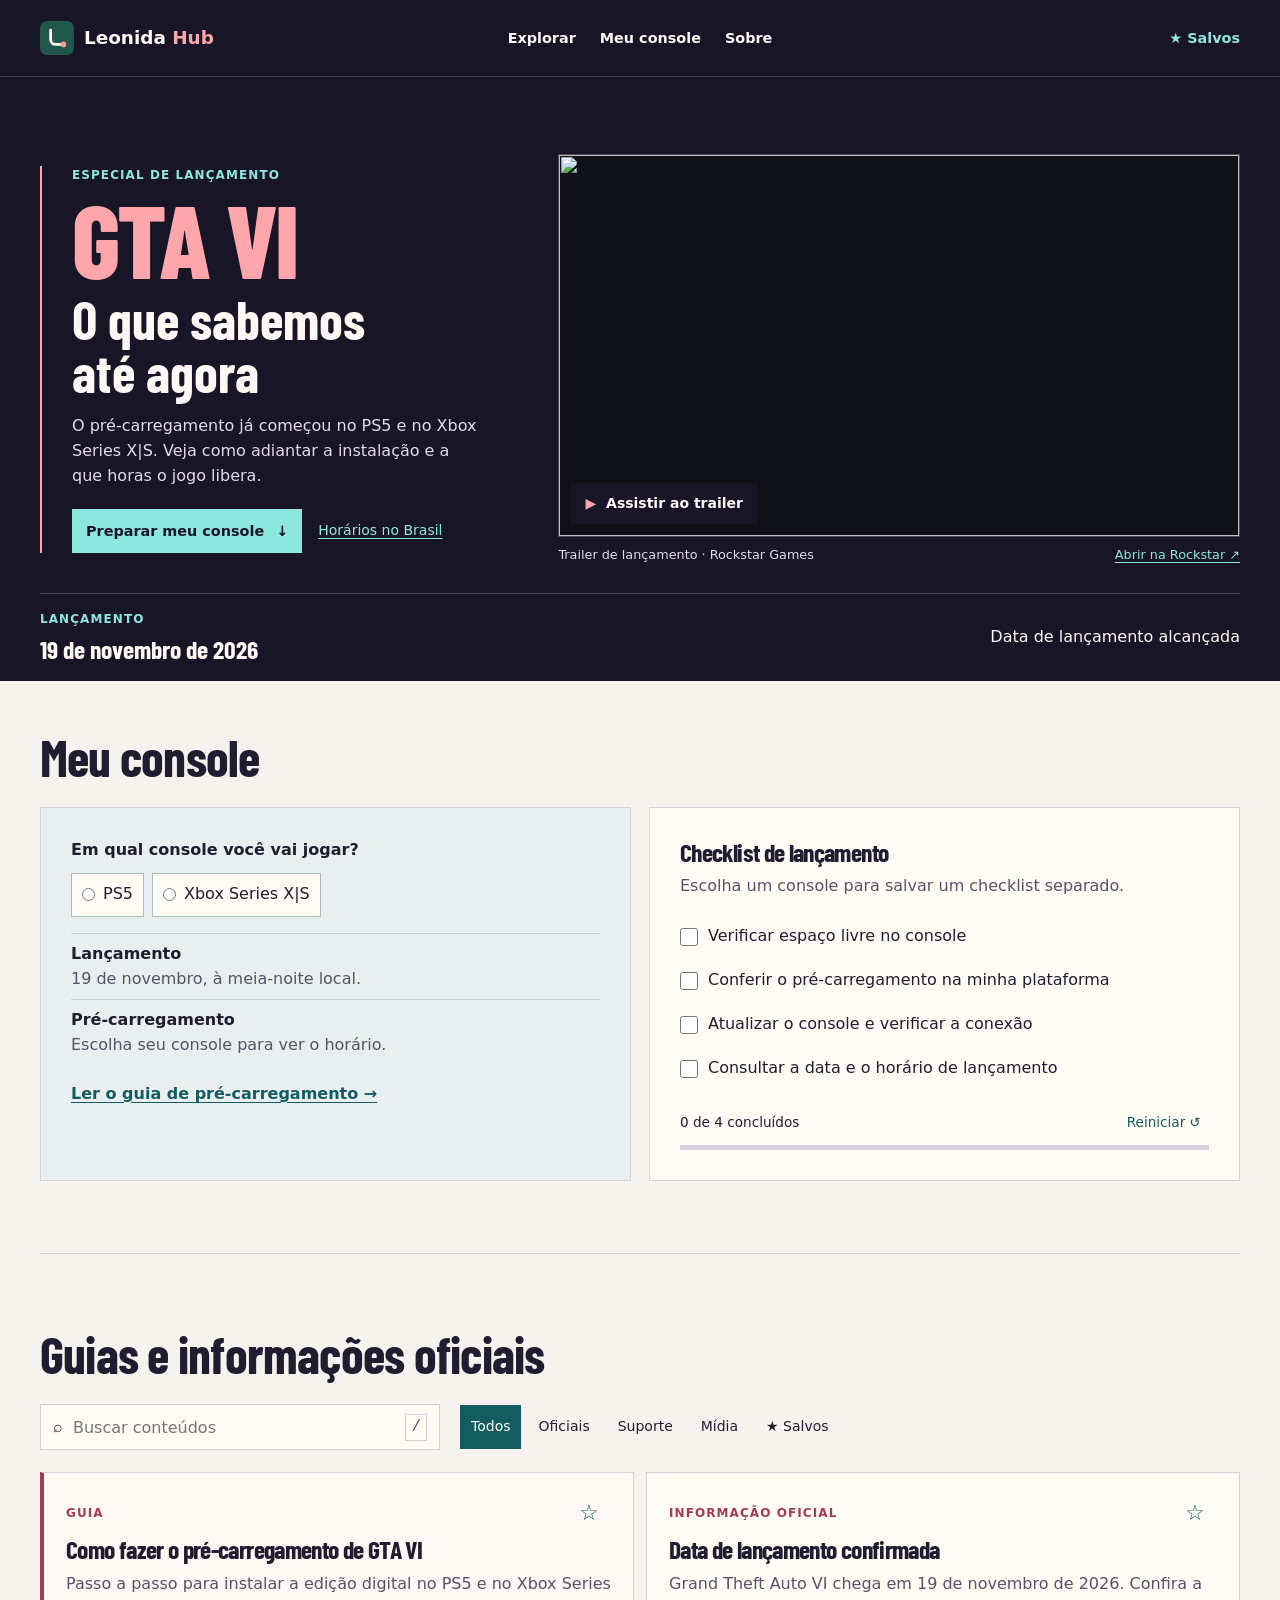
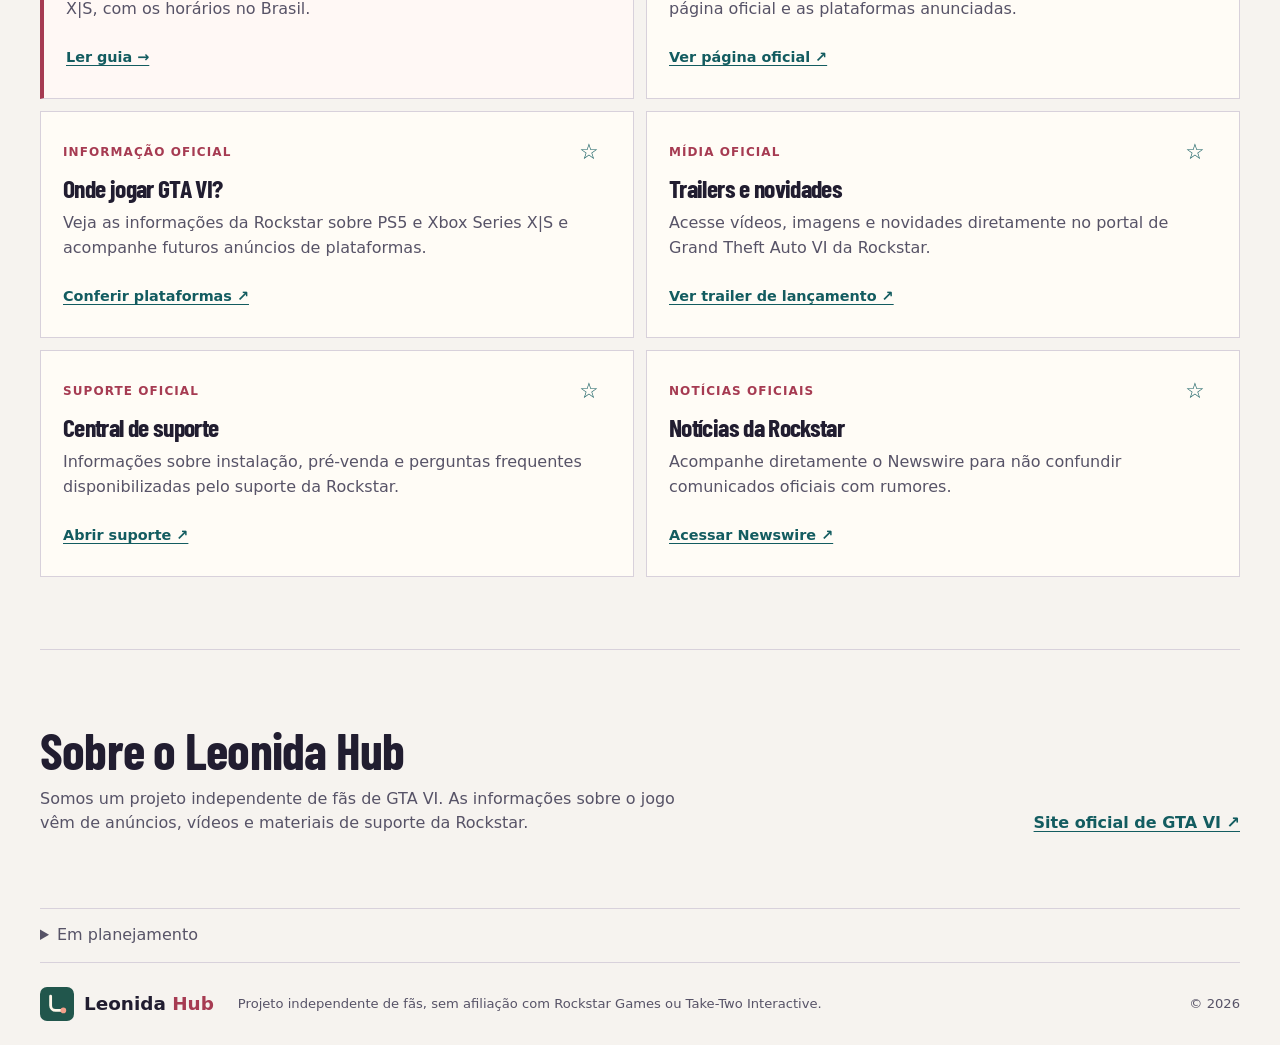
==== commit e1c2d1ab: "Adiciona Meu console com checklists separados e reorganiza a capa" ====
--- a/leonida-hub/index.html
+++ b/leonida-hub/index.html
@@ -19,7 +19,7 @@
       </a>
       <nav class="nav" aria-label="Principal">
         <a href="#explorar">Explorar</a>
-        <a href="#ferramentas">Ferramentas</a>
+        <a href="#ferramentas">Meu console</a>
         <a href="#informacoes">Sobre</a>
       </nav>
       <a class="top-action" href="#explorar" id="saved-link">★ Salvos</a>
@@ -33,10 +33,18 @@
           <p class="eyebrow">Especial de lançamento</p>
           <h1 id="hero-title"><span>GTA VI</span> O que sabemos até agora</h1>
           <p class="hero-description">O pré-carregamento já começou no PS5 e no Xbox Series X|S. Veja como adiantar a instalação e a que horas o jogo libera.</p>
-          <a class="button" href="pre-carregamento.html">Ler o guia de pré-carregamento <span aria-hidden="true">→</span></a>
+          <div class="hero-actions">
+            <a class="button" href="#ferramentas">Preparar meu console <span aria-hidden="true">↓</span></a>
+            <a href="pre-carregamento.html#horarios">Horários no Brasil</a>
+          </div>
         </div>
         <figure class="hero-media">
-          <iframe src="https://www.rockstargames.com/videoplayer?autoplay=false&amp;embed=&amp;id=76orsa95&amp;locale=en_us" title="Trailer oficial de lançamento de GTA VI, da Rockstar Games" width="640" height="360" allow="autoplay; encrypted-media; fullscreen; picture-in-picture" allowfullscreen></iframe>
+          <div class="trailer-stage">
+            <a class="trailer-cover" id="watch-trailer" href="https://www.rockstargames.com/VI/launch-trailer">
+              <img src="https://i.ytimg.com/vi/rz1B4B2yBZY/hqdefault.jpg" width="480" height="360" alt="">
+              <span><span aria-hidden="true">▶</span> Assistir ao trailer</span>
+            </a>
+          </div>
           <figcaption>
             <span>Trailer de lançamento · Rockstar Games</span>
             <a href="https://www.rockstargames.com/VI/launch-trailer">Abrir na Rockstar ↗</a>
@@ -53,6 +61,36 @@
     </section>
 
     <div class="shell">
+      <section class="section console-section" id="ferramentas" aria-labelledby="ferramentas-title">
+        <div class="section-heading"><h2 id="ferramentas-title">Meu console</h2></div>
+        <div class="tools-grid">
+          <div class="console-panel">
+            <fieldset class="console-choice">
+              <legend>Em qual console você vai jogar?</legend>
+              <div class="console-options">
+                <label><input type="radio" name="console" value="ps5"> PS5</label>
+                <label><input type="radio" name="console" value="xbox"> Xbox Series X|S</label>
+              </div>
+            </fieldset>
+            <div class="console-details" aria-live="polite">
+              <p><strong>Lançamento</strong> <span>19 de novembro, à meia-noite local.</span></p>
+              <p><strong>Pré-carregamento</strong> <span id="console-preload">Escolha seu console para ver o horário.</span></p>
+            </div>
+            <a class="text-link" id="console-guide" href="pre-carregamento.html">Ler o guia de pré-carregamento →</a>
+          </div>
+          <article class="tool-card planner">
+            <h3 id="checklist-title">Checklist de lançamento</h3>
+            <p id="checklist-note">Escolha um console para salvar um checklist separado.</p>
+            <div id="checklist" class="checklist"></div>
+            <div class="progress">
+              <span id="progress-text" aria-live="polite">0 de 4 concluídos</span>
+              <button type="button" id="reset" class="reset">Reiniciar ↺</button>
+            </div>
+            <div class="progress-track" aria-hidden="true"><div id="progress-fill"></div></div>
+          </article>
+        </div>
+      </section>
+
       <section class="section" id="explorar" aria-labelledby="explorar-title">
         <div class="section-heading">
           <h2 id="explorar-title">Guias e informações oficiais</h2>
@@ -75,30 +113,6 @@
         <p id="empty" class="empty" role="status" hidden>Nenhum conteúdo encontrado. Experimente outra busca ou filtro.</p>
       </section>
 
-      <section class="section" id="ferramentas" aria-labelledby="ferramentas-title">
-        <div class="section-heading"><h2 id="ferramentas-title">Ferramentas</h2></div>
-        <div class="tools-grid">
-          <article class="tool-card planner">
-            <h3>Checklist de lançamento</h3>
-            <p>Seu progresso fica salvo neste navegador. <a href="pre-carregamento.html">Veja o guia de pré-carregamento</a>.</p>
-            <div id="checklist" class="checklist"></div>
-            <div class="progress">
-              <span id="progress-text" aria-live="polite">0 de 4 concluídos</span>
-              <button type="button" id="reset" class="reset">Reiniciar ↺</button>
-            </div>
-            <div class="progress-track" aria-hidden="true"><div id="progress-fill"></div></div>
-          </article>
-          <article class="tool-card roadmap">
-            <h3>Em planejamento</h3>
-            <ul>
-              <li>Mapa interativo de Leonida</li>
-              <li>Guias de missões e segredos</li>
-              <li>Catálogo de veículos</li>
-            </ul>
-          </article>
-        </div>
-      </section>
-
       <section class="section info" id="informacoes" aria-labelledby="sobre-title">
         <div>
           <h2 id="sobre-title">Sobre o Leonida Hub</h2>
@@ -106,6 +120,14 @@
         </div>
         <a class="text-link" href="https://www.rockstargames.com/VI" target="_blank" rel="noopener noreferrer">Site oficial de GTA VI ↗</a>
       </section>
+      <details class="roadmap">
+        <summary>Em planejamento</summary>
+        <ul>
+          <li>Mapa interativo de Leonida</li>
+          <li>Guias de missões e segredos</li>
+          <li>Catálogo de veículos</li>
+        </ul>
+      </details>
     </div>
   </main>
 
--- a/leonida-hub/styles.css
+++ b/leonida-hub/styles.css
@@ -104,11 +104,12 @@
   letter-spacing: -.025em;
 }
 .hero-description { max-width: 40ch; color: #e2dbe8; }
+.hero-actions { display: flex; flex-wrap: wrap; align-items: center; gap: 8px 16px; margin-top: 20px; }
+.hero-actions > a:not(.button) { color: var(--aqua); font-size: .875rem; text-underline-offset: 3px; }
 .button {
   display: inline-flex;
   align-items: center;
   gap: 12px;
-  margin-top: 20px;
   background: var(--aqua);
   color: var(--night);
   padding: 11px 14px;
@@ -117,7 +118,22 @@
   text-decoration: none;
 }
 .button:hover { background: #baf6ef; }
-.hero-media iframe { display: block; width: 100%; height: auto; aspect-ratio: 16 / 9; border: 1px solid #51475c; background: #101018; }
+.trailer-stage { position: relative; aspect-ratio: 16 / 9; background: #101018; border: 1px solid #51475c; }
+.trailer-stage iframe, .trailer-cover, .trailer-cover img { display: block; width: 100%; height: 100%; }
+.trailer-stage iframe { border: 0; }
+.trailer-cover img { object-fit: cover; }
+.trailer-cover > span {
+  position: absolute;
+  inset-inline-start: 12px;
+  inset-block-end: 12px;
+  padding: 10px 14px;
+  background: var(--night);
+  color: #fff8f5;
+  font-size: .875rem;
+  font-weight: 700;
+}
+.trailer-cover > span > span { margin-inline-end: 5px; color: var(--pink); }
+.trailer-cover:hover > span { background: #332a44; }
 .hero-media figcaption {
   display: flex;
   justify-content: space-between;
@@ -175,8 +191,9 @@
 .filter:hover { border-color: var(--rule); }
 .filter.active { background: var(--teal); color: var(--white); }
 
-.cards { display: grid; grid-template-columns: repeat(3, minmax(0, 1fr)); gap: 1px; }
-.content-card { background: var(--white); outline: 1px solid var(--rule); }
+.cards { display: grid; grid-template-columns: repeat(2, minmax(0, 1fr)); gap: 12px; }
+.content-card { background: var(--white); border: 1px solid var(--rule); }
+.featured-card { border-inline-start: 4px solid var(--coral); background: #fff8f5; }
 .card-body { display: flex; flex-direction: column; height: 100%; padding: 18px 22px 22px; }
 .card-top { display: flex; align-items: center; justify-content: space-between; gap: 10px; }
 .save, .reset { border: 0; background: transparent; color: var(--teal); }
@@ -188,7 +205,28 @@
 .card-link { margin-top: auto; padding-block: 8px; font-size: .9rem; }
 .empty { padding-block: 14px; color: var(--muted); }
 
-.tools-grid { display: grid; grid-template-columns: minmax(0, 3fr) minmax(0, 2fr); gap: 22px; }
+.console-section { padding-block-start: clamp(28px, 4vw, 48px); }
+.tools-grid { display: grid; grid-template-columns: minmax(0, 1fr) minmax(0, 1fr); gap: 18px; }
+.console-panel { border: 1px solid var(--rule); background: #e9efee; padding: clamp(16px, 3vw, 30px); }
+.console-choice { min-inline-size: 0; margin: 0; padding: 0; border: 0; }
+.console-choice legend { font-weight: 700; padding: 0; margin-bottom: 10px; }
+.console-options { display: flex; flex-wrap: wrap; gap: 8px; }
+.console-options label {
+  display: flex;
+  align-items: center;
+  min-height: 44px;
+  gap: 8px;
+  border: 1px solid #a9bdbc;
+  background: var(--white);
+  padding-inline: 10px;
+  cursor: pointer;
+}
+.console-options label:has(:checked) { border-color: var(--teal); background: var(--teal); color: var(--white); }
+.console-options input { margin: 0; accent-color: var(--teal); }
+.console-options label:has(:checked) input { accent-color: var(--aqua); }
+.console-details { margin-block: 16px; }
+.console-details p { display: grid; grid-template-columns: minmax(0, 1fr); border-top: 1px solid #c4d2d1; padding-block: 8px; }
+.console-details span { color: var(--muted); }
 .tool-card { background: var(--white); border: 1px solid var(--rule); padding: clamp(16px, 3vw, 30px); }
 .tool-card > p { margin-top: 8px; color: var(--muted); }
 .checklist { margin-block: 16px 10px; }
@@ -198,9 +236,9 @@
 .reset { min-height: 44px; padding-inline: 8px; }
 .progress-track { height: 5px; background: var(--rule); }
 #progress-fill { height: 100%; width: 0; background: var(--teal); }
-.roadmap { background: #e9efee; }
-.roadmap ul { list-style: none; padding: 0; margin: 16px 0 0; }
-.roadmap li { border-top: 1px solid #c4d2d1; padding-block: 12px; }
+.roadmap { padding-block: 14px; border-bottom: 1px solid var(--rule); color: var(--muted); }
+.roadmap summary { width: fit-content; cursor: pointer; }
+.roadmap ul { margin-bottom: 0; }
 .info { display: flex; align-items: end; justify-content: space-between; flex-wrap: wrap; gap: 14px 32px; }
 .info p { max-width: 64ch; }
 .site-footer { padding-block: 24px; }
@@ -221,10 +259,6 @@
 .guide ul, .guide ol { padding-inline-start: 1.5rem; }
 .guide section > .text-link { display: inline-block; margin-top: 14px; }
 
-@media (max-width: 900px) {
-  .cards { grid-template-columns: repeat(2, minmax(0, 1fr)); }
-}
-
 @media (max-width: 680px) {
   .shell { width: calc(100% - 32px); }
   .topbar { grid-template-columns: 1fr auto; gap: 4px 16px; padding-top: 12px; }
@@ -237,7 +271,7 @@
   .search { max-width: none; }
 }
 
-@media (max-width: 480px) {
+@media (max-width: 560px) {
   .cards { grid-template-columns: minmax(0, 1fr); }
   .search kbd { display: none; }
 }
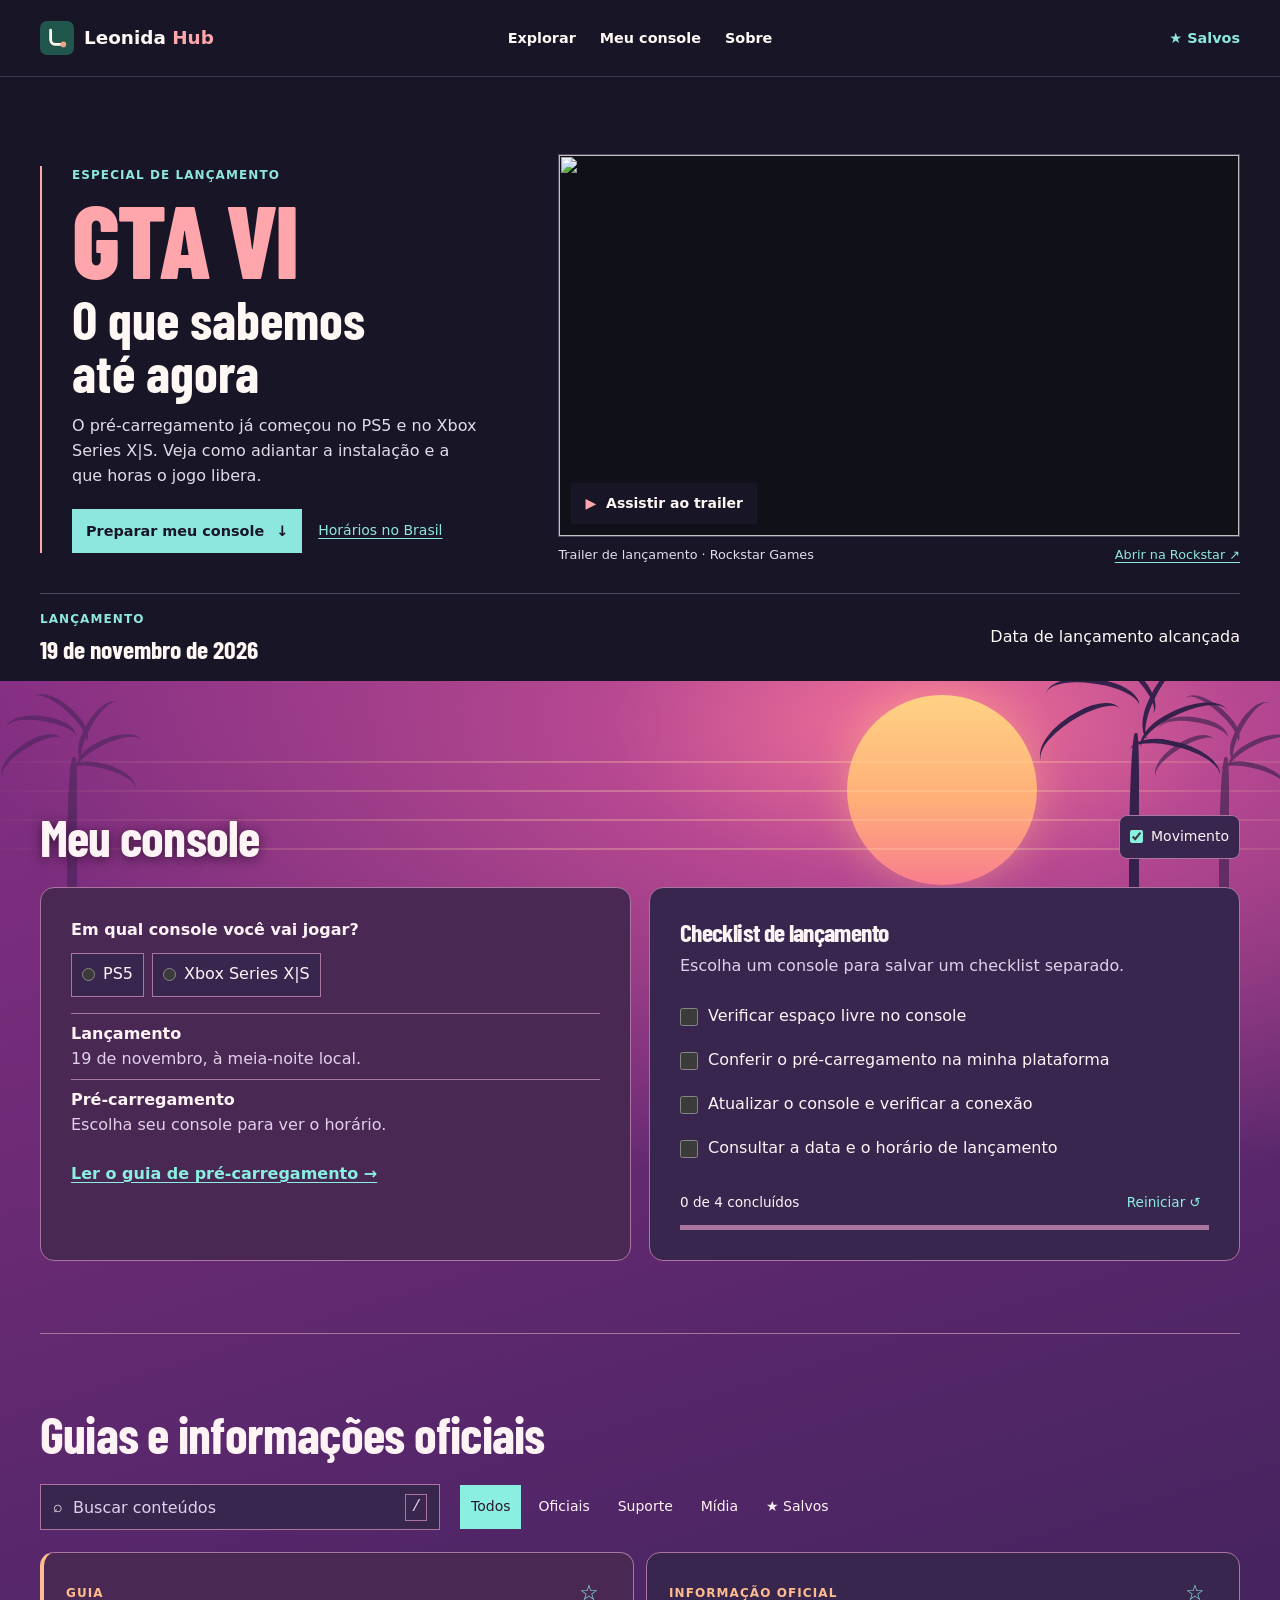
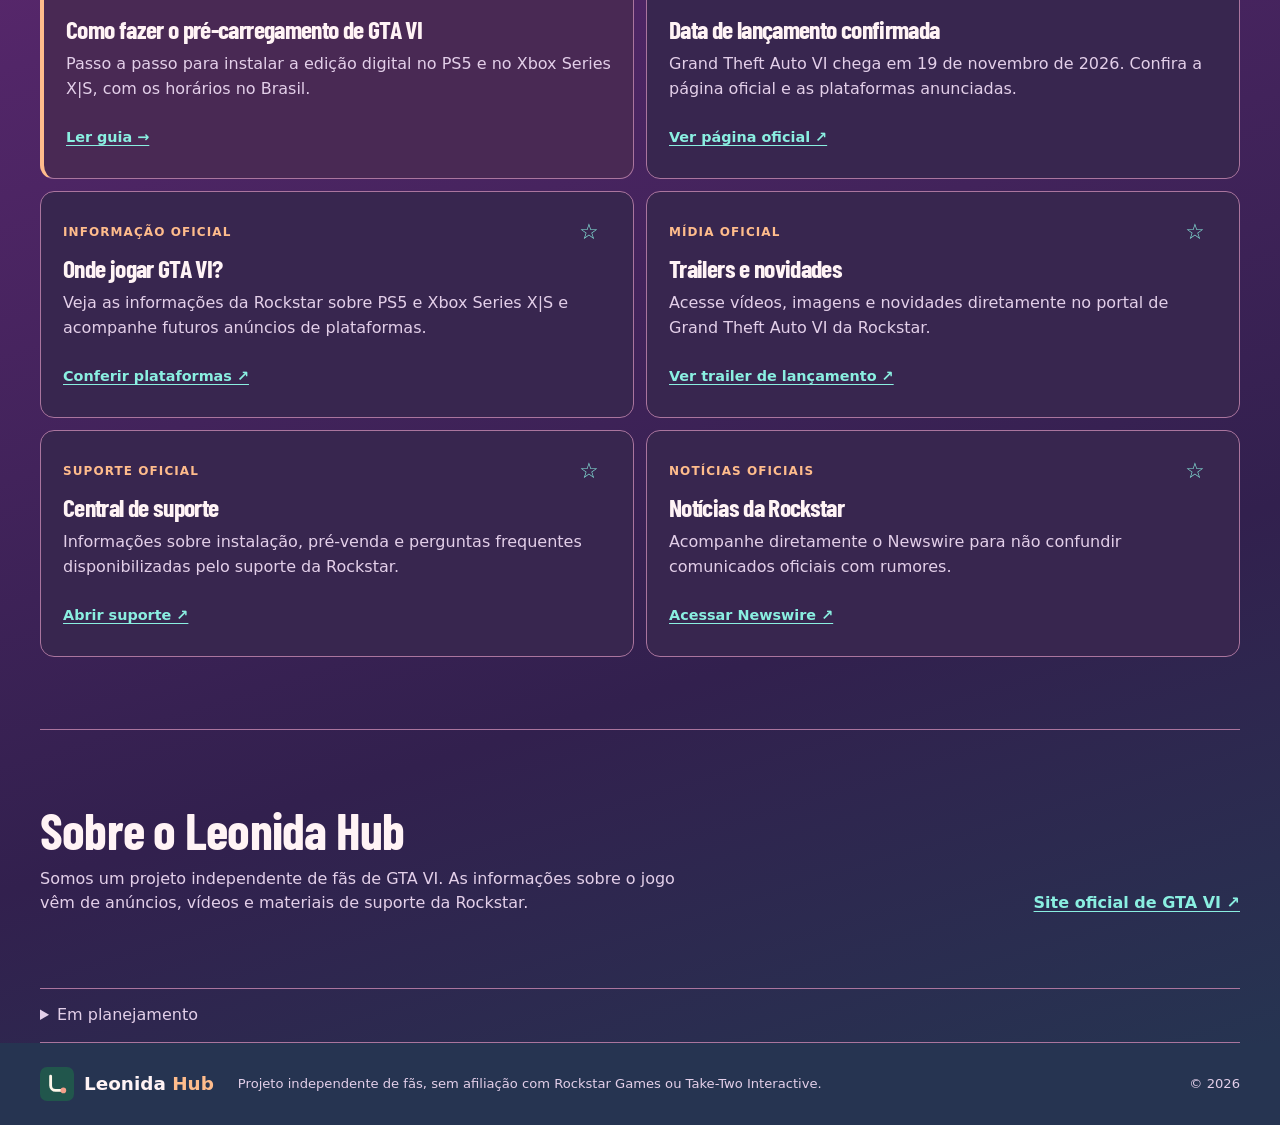
==== commit aa0e90c5: "Aplica o tema animado Ocean Drive à página inicial" ====
--- a/leonida-hub/index.html
+++ b/leonida-hub/index.html
@@ -60,78 +60,90 @@
       </aside>
     </section>
 
-    <div class="shell">
-      <section class="section console-section" id="ferramentas" aria-labelledby="ferramentas-title">
-        <div class="section-heading"><h2 id="ferramentas-title">Meu console</h2></div>
-        <div class="tools-grid">
-          <div class="console-panel">
-            <fieldset class="console-choice">
-              <legend>Em qual console você vai jogar?</legend>
-              <div class="console-options">
-                <label><input type="radio" name="console" value="ps5"> PS5</label>
-                <label><input type="radio" name="console" value="xbox"> Xbox Series X|S</label>
+    <div class="ocean-floor" id="ocean-drive">
+      <div class="ocean-sky" id="ocean-sky" aria-hidden="true">
+        <span class="ocean-sun"></span>
+        <span class="ocean-light"></span>
+        <span class="ocean-palm ocean-palm-front"><i></i><i></i><i></i><i></i><i></i><i></i></span>
+        <span class="ocean-palm ocean-palm-back"><i></i><i></i><i></i><i></i><i></i><i></i></span>
+        <span class="ocean-palm ocean-palm-left"><i></i><i></i><i></i><i></i><i></i><i></i></span>
+      </div>
+      <div class="shell ocean-content">
+        <section class="section console-section" id="ferramentas" aria-labelledby="ferramentas-title">
+          <div class="section-heading ocean-heading">
+            <h2 id="ferramentas-title">Meu console</h2>
+            <label class="motion-toggle" hidden><input type="checkbox" id="ocean-motion" checked> <span>Movimento</span></label>
+          </div>
+          <div class="tools-grid">
+            <div class="console-panel">
+              <fieldset class="console-choice">
+                <legend>Em qual console você vai jogar?</legend>
+                <div class="console-options">
+                  <label><input type="radio" name="console" value="ps5"> PS5</label>
+                  <label><input type="radio" name="console" value="xbox"> Xbox Series X|S</label>
+                </div>
+              </fieldset>
+              <div class="console-details" aria-live="polite">
+                <p><strong>Lançamento</strong> <span>19 de novembro, à meia-noite local.</span></p>
+                <p><strong>Pré-carregamento</strong> <span id="console-preload">Escolha seu console para ver o horário.</span></p>
               </div>
-            </fieldset>
-            <div class="console-details" aria-live="polite">
-              <p><strong>Lançamento</strong> <span>19 de novembro, à meia-noite local.</span></p>
-              <p><strong>Pré-carregamento</strong> <span id="console-preload">Escolha seu console para ver o horário.</span></p>
+              <a class="text-link" id="console-guide" href="pre-carregamento.html">Ler o guia de pré-carregamento →</a>
             </div>
-            <a class="text-link" id="console-guide" href="pre-carregamento.html">Ler o guia de pré-carregamento →</a>
+            <article class="tool-card planner">
+              <h3 id="checklist-title">Checklist de lançamento</h3>
+              <p id="checklist-note">Escolha um console para salvar um checklist separado.</p>
+              <div id="checklist" class="checklist"></div>
+              <div class="progress">
+                <span id="progress-text" aria-live="polite">0 de 4 concluídos</span>
+                <button type="button" id="reset" class="reset">Reiniciar ↺</button>
+              </div>
+              <div class="progress-track" aria-hidden="true"><div id="progress-fill"></div></div>
+            </article>
           </div>
-          <article class="tool-card planner">
-            <h3 id="checklist-title">Checklist de lançamento</h3>
-            <p id="checklist-note">Escolha um console para salvar um checklist separado.</p>
-            <div id="checklist" class="checklist"></div>
-            <div class="progress">
-              <span id="progress-text" aria-live="polite">0 de 4 concluídos</span>
-              <button type="button" id="reset" class="reset">Reiniciar ↺</button>
+        </section>
+
+        <section class="section" id="explorar" aria-labelledby="explorar-title">
+          <div class="section-heading">
+            <h2 id="explorar-title">Guias e informações oficiais</h2>
+          </div>
+          <div class="explore-controls">
+            <label class="search">
+              <span aria-hidden="true">⌕</span>
+              <input id="search" type="search" placeholder="Buscar conteúdos" aria-label="Buscar conteúdos">
+              <kbd aria-hidden="true">/</kbd>
+            </label>
+            <div class="filters" role="group" aria-label="Filtrar conteúdos">
+              <button type="button" class="filter active" data-filter="todos" aria-pressed="true">Todos</button>
+              <button type="button" class="filter" data-filter="oficial" aria-pressed="false">Oficiais</button>
+              <button type="button" class="filter" data-filter="suporte" aria-pressed="false">Suporte</button>
+              <button type="button" class="filter" data-filter="midia" aria-pressed="false">Mídia</button>
+              <button type="button" class="filter" data-filter="favoritos" aria-pressed="false">★ Salvos</button>
             </div>
-            <div class="progress-track" aria-hidden="true"><div id="progress-fill"></div></div>
-          </article>
-        </div>
-      </section>
+          </div>
+          <div class="cards" id="cards" aria-live="polite"></div>
+          <p id="empty" class="empty" role="status" hidden>Nenhum conteúdo encontrado. Experimente outra busca ou filtro.</p>
+        </section>
 
-      <section class="section" id="explorar" aria-labelledby="explorar-title">
-        <div class="section-heading">
-          <h2 id="explorar-title">Guias e informações oficiais</h2>
-        </div>
-        <div class="explore-controls">
-          <label class="search">
-            <span aria-hidden="true">⌕</span>
-            <input id="search" type="search" placeholder="Buscar conteúdos" aria-label="Buscar conteúdos">
-            <kbd aria-hidden="true">/</kbd>
-          </label>
-          <div class="filters" role="group" aria-label="Filtrar conteúdos">
-            <button type="button" class="filter active" data-filter="todos" aria-pressed="true">Todos</button>
-            <button type="button" class="filter" data-filter="oficial" aria-pressed="false">Oficiais</button>
-            <button type="button" class="filter" data-filter="suporte" aria-pressed="false">Suporte</button>
-            <button type="button" class="filter" data-filter="midia" aria-pressed="false">Mídia</button>
-            <button type="button" class="filter" data-filter="favoritos" aria-pressed="false">★ Salvos</button>
+        <section class="section info" id="informacoes" aria-labelledby="sobre-title">
+          <div>
+            <h2 id="sobre-title">Sobre o Leonida Hub</h2>
+            <p>Somos um projeto independente de fãs de GTA VI. As informações sobre o jogo vêm de anúncios, vídeos e materiais de suporte da Rockstar.</p>
           </div>
-        </div>
-        <div class="cards" id="cards" aria-live="polite"></div>
-        <p id="empty" class="empty" role="status" hidden>Nenhum conteúdo encontrado. Experimente outra busca ou filtro.</p>
-      </section>
-
-      <section class="section info" id="informacoes" aria-labelledby="sobre-title">
-        <div>
-          <h2 id="sobre-title">Sobre o Leonida Hub</h2>
-          <p>Somos um projeto independente de fãs de GTA VI. As informações sobre o jogo vêm de anúncios, vídeos e materiais de suporte da Rockstar.</p>
-        </div>
-        <a class="text-link" href="https://www.rockstargames.com/VI" target="_blank" rel="noopener noreferrer">Site oficial de GTA VI ↗</a>
-      </section>
-      <details class="roadmap">
-        <summary>Em planejamento</summary>
-        <ul>
-          <li>Mapa interativo de Leonida</li>
-          <li>Guias de missões e segredos</li>
-          <li>Catálogo de veículos</li>
-        </ul>
-      </details>
+          <a class="text-link" href="https://www.rockstargames.com/VI" target="_blank" rel="noopener noreferrer">Site oficial de GTA VI ↗</a>
+        </section>
+        <details class="roadmap">
+          <summary>Em planejamento</summary>
+          <ul>
+            <li>Mapa interativo de Leonida</li>
+            <li>Guias de missões e segredos</li>
+            <li>Catálogo de veículos</li>
+          </ul>
+        </details>
+      </div>
     </div>
   </main>
 
-  <footer class="site-footer">
+  <footer class="site-footer ocean-footer">
     <div class="shell footer">
       <a class="brand" href="#inicio"><span class="brand-mark" aria-hidden="true"></span><span>Leonida <strong>Hub</strong></span></a>
       <p>Projeto independente de fãs, sem afiliação com Rockstar Games ou Take-Two Interactive.</p>
--- a/leonida-hub/styles.css
+++ b/leonida-hub/styles.css
@@ -275,3 +275,119 @@
   .cards { grid-template-columns: minmax(0, 1fr); }
   .search kbd { display: none; }
 }
+
+.ocean-floor, .ocean-footer {
+  --ink: #fff3f5;
+  --muted: #e3cfe9;
+  --white: #38264f;
+  --paper: #553568;
+  --rule: #aa759e;
+  --teal: #8aefe1;
+  --coral: #ffbc8c;
+  --ocean-contrast: #29182c;
+  color: var(--ink);
+  color-scheme: dark;
+}
+.ocean-floor {
+  position: relative;
+  isolation: isolate;
+  background: linear-gradient(163deg, #862f83, #522668 42%, #32204e 77%, #263451);
+}
+.ocean-footer { background: #263451; }
+.ocean-floor :focus-visible, .ocean-footer :focus-visible { outline-color: var(--teal); }
+.ocean-content { position: relative; }
+.ocean-sky {
+  position: absolute;
+  z-index: -1;
+  inset: 0 0 auto;
+  height: clamp(300px, 40vw, 540px);
+  overflow: hidden;
+  pointer-events: none;
+  background: radial-gradient(ellipse at 72% 8%, #f57499 0%, #b74891 24%, transparent 71%);
+}
+.ocean-sun {
+  position: absolute;
+  inset: 14px 19% auto auto;
+  width: clamp(90px, 15vw, 190px);
+  aspect-ratio: 1;
+  border-radius: 50%;
+  background: linear-gradient(#ffd285, #ffaf78 55%, #f87e8e);
+  box-shadow: 0 0 42px #ffbc8670;
+}
+.ocean-light {
+  position: absolute;
+  inset: 64px -12% auto;
+  height: 120px;
+  background: repeating-linear-gradient(0deg, transparent 0 15px, #ffd2a750 15px 17px, transparent 17px 29px);
+  mask-image: linear-gradient(90deg, transparent 7%, #000 45% 74%, transparent);
+}
+.ocean-palm {
+  position: absolute;
+  inset: var(--tree-top) var(--tree-right) auto auto;
+  width: 10px;
+  height: var(--tree-height);
+  border-radius: 65% 20% 10% 40%;
+  background: currentColor;
+  color: #36214d;
+  transform-origin: 50% 100%;
+}
+.ocean-palm i {
+  position: absolute;
+  inset: 0 auto auto 40%;
+  width: var(--frond-size);
+  height: calc(var(--frond-size) * .48);
+  border-top: 5px solid currentColor;
+  border-radius: 66% 100% 0 0;
+  transform-origin: 0 0;
+  transform: rotate(var(--angle));
+}
+.ocean-palm i:nth-child(1) { --angle: -65deg; }
+.ocean-palm i:nth-child(2) { --angle: -29deg; }
+.ocean-palm i:nth-child(3) { --angle: 11deg; }
+.ocean-palm i:nth-child(4) { --angle: 152deg; }
+.ocean-palm i:nth-child(5) { --angle: 193deg; }
+.ocean-palm i:nth-child(6) { --angle: 226deg; }
+.ocean-palm i:nth-child(n+4) {
+  border-top: 0;
+  border-bottom: 5px solid currentColor;
+  border-radius: 0 0 100% 66%;
+}
+.ocean-palm-front { --tree-top: 52px; --tree-right: 11%; --tree-height: 235px; --frond-size: clamp(45px, 8vw, 94px); --sway-speed: 5.4s; }
+.ocean-palm-back { --tree-top: 76px; --tree-right: 4%; --tree-height: 190px; --frond-size: clamp(36px, 6vw, 69px); --sway-speed: 7.6s; --sway-delay: -2s; opacity: .62; }
+.ocean-palm-left { --tree-top: 76px; --tree-right: 94%; --tree-height: 170px; --frond-size: clamp(38px, 6vw, 70px); --sway-speed: 6.2s; --sway-delay: -3s; opacity: .46; }
+
+.ocean-floor[data-motion="on"] .ocean-palm { animation: ocean-sway var(--sway-speed) ease-in-out var(--sway-delay, 0s) infinite alternate; }
+.ocean-floor[data-motion="on"] .ocean-light { animation: ocean-drift 15s ease-in-out infinite alternate; }
+.ocean-floor .ocean-sky[data-visible="false"] :is(.ocean-palm, .ocean-light) { animation-play-state: paused; }
+@keyframes ocean-sway { from { transform: rotate(-5deg); } to { transform: rotate(4deg); } }
+@keyframes ocean-drift { from { transform: translateX(-2%); opacity: .65; } to { transform: translateX(3%); opacity: 1; } }
+
+.ocean-floor .console-section { padding-block-start: clamp(76px, 10vw, 144px); }
+.ocean-heading { display: flex; flex-wrap: wrap; align-items: center; justify-content: space-between; gap: 10px; }
+.ocean-heading h2 { text-shadow: 0 2px 12px #381639; }
+.motion-toggle:not([hidden]) {
+  display: inline-flex;
+  align-items: center;
+  gap: 8px;
+  min-height: 44px;
+  padding-inline: 10px;
+  background: var(--white);
+  border: 1px solid var(--rule);
+  border-radius: 8px;
+  cursor: pointer;
+  font-size: .875rem;
+}
+.motion-toggle input { margin: 0; accent-color: var(--teal); }
+.ocean-floor .console-panel, .ocean-floor .featured-card { background: #492954; }
+.ocean-floor :is(.tool-card, .console-panel, .content-card) { border-radius: 14px; }
+.ocean-floor .console-details p { border-color: var(--rule); }
+.ocean-floor .console-options label { border-color: var(--rule); }
+.ocean-floor .console-options label:has(:checked),
+.ocean-floor .filter.active { color: var(--ocean-contrast); }
+.ocean-floor .console-options label:has(:checked) input { accent-color: var(--ocean-contrast); }
+.ocean-floor .search input::placeholder { color: var(--muted); }
+.ocean-floor[data-motion="on"] #progress-fill { transition: width 240ms ease; }
+@media (prefers-reduced-motion: reduce) {
+  .ocean-floor[data-motion="on"] :is(.ocean-palm, .ocean-light) { animation: none; }
+  .ocean-floor[data-motion="on"] #progress-fill { transition: none; }
+}
